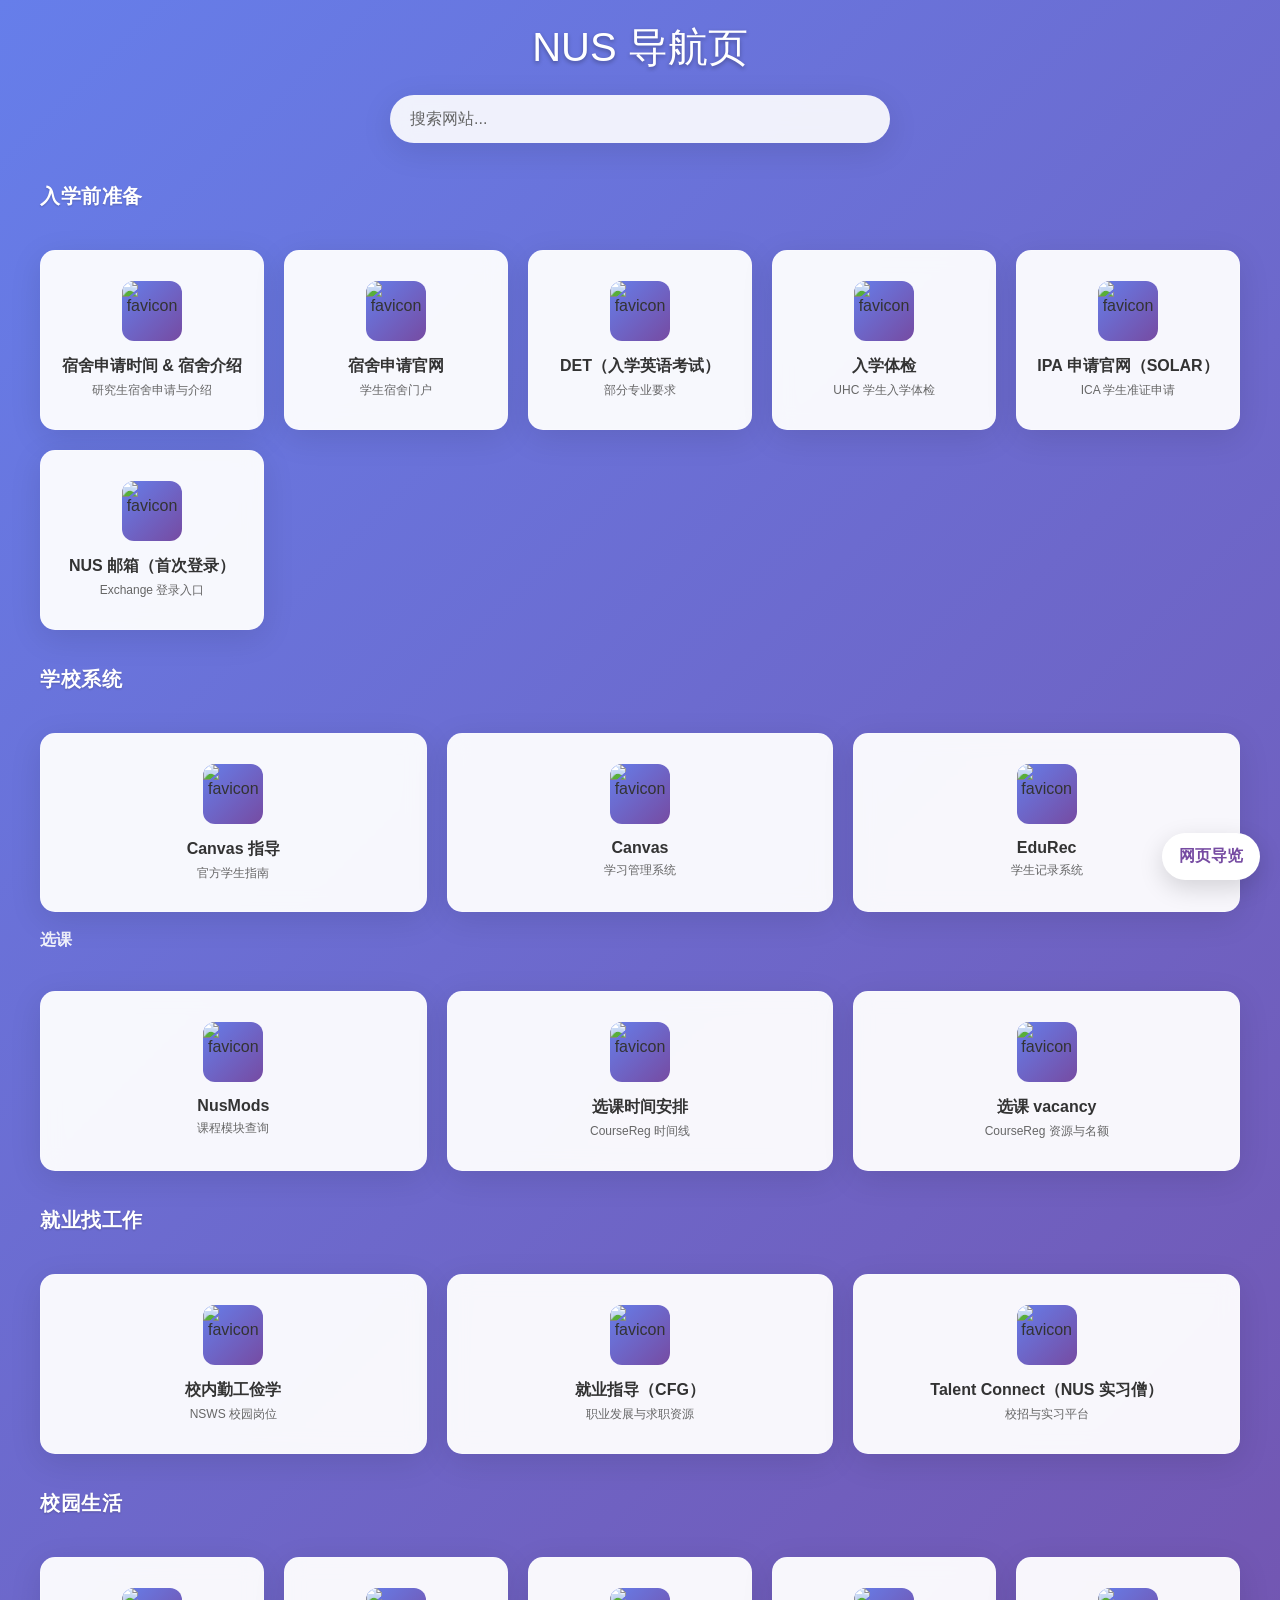
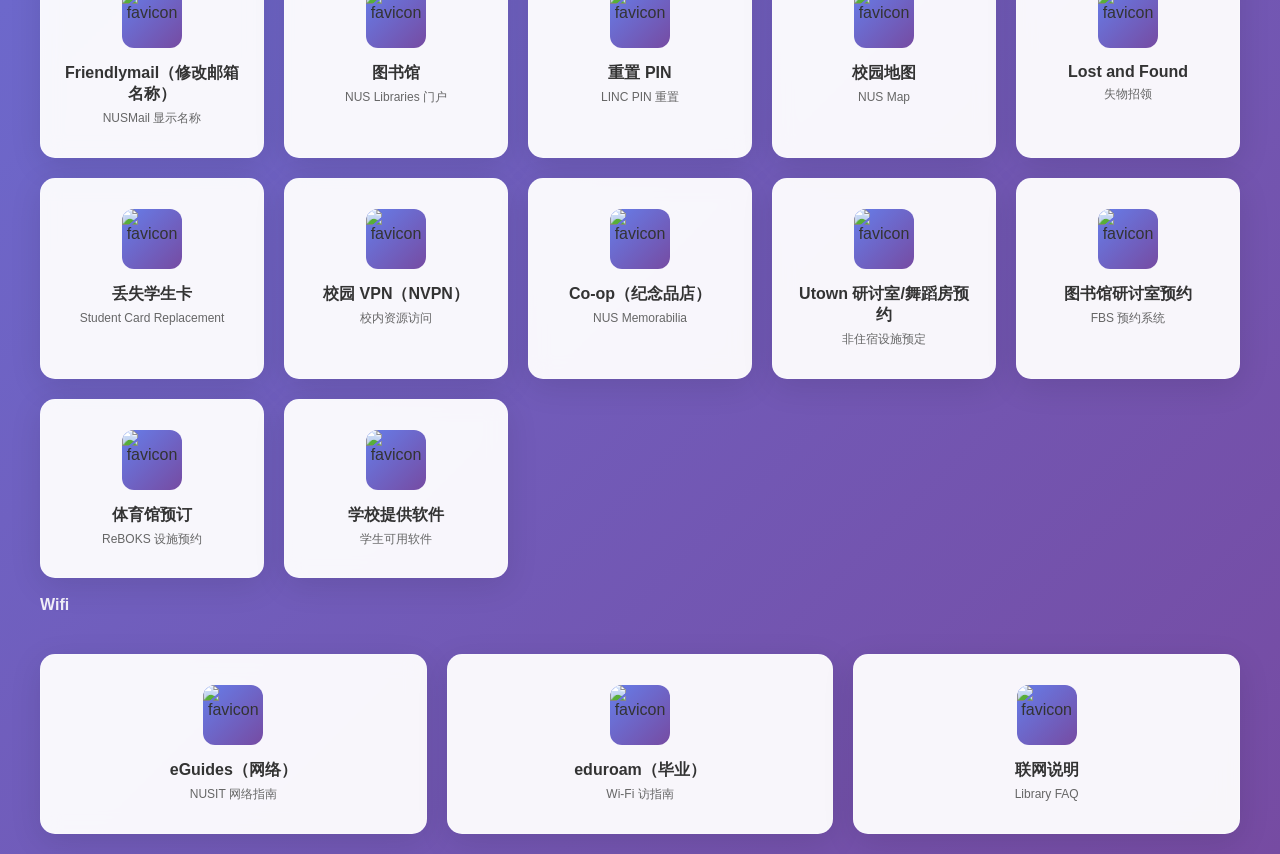
==== index.html @ f45ef73e "Initial commit: NUS navigation page" ====
<!DOCTYPE html>
<html lang="zh-CN">
<head>
    <meta charset="UTF-8">
    <meta name="viewport" content="width=device-width, initial-scale=1.0">
    <title>NUS 导航页</title>
    <style>
        * {
            margin: 0;
            padding: 0;
            box-sizing: border-box;
        }

        body {
            font-family: -apple-system, BlinkMacSystemFont, 'Segoe UI', Roboto, sans-serif;
            background: linear-gradient(135deg, #667eea 0%, #764ba2 100%);
            min-height: 100vh;
            padding: 20px;
        }

        .container {
            max-width: 1200px;
            margin: 0 auto;
        }

        .header {
            text-align: center;
            margin-bottom: 40px;
        }

        .title {
            color: white;
            font-size: 2.5rem;
            font-weight: 300;
            margin-bottom: 20px;
            text-shadow: 0 2px 4px rgba(0,0,0,0.3);
        }

        .search-container {
            position: relative;
            max-width: 500px;
            margin: 0 auto;
        }

        .search-box {
            width: 100%;
            padding: 15px 20px;
            font-size: 16px;
            border: none;
            border-radius: 25px;
            background: rgba(255, 255, 255, 0.9);
            backdrop-filter: blur(10px);
            box-shadow: 0 8px 32px rgba(0,0,0,0.1);
            transition: all 0.3s ease;
            outline: none;
        }

        .search-box:focus {
            background: rgba(255, 255, 255, 1);
            box-shadow: 0 12px 40px rgba(0,0,0,0.15);
            transform: translateY(-2px);
        }

        .search-box::placeholder {
            color: #666;
        }

        .nav-grid {
            display: grid;
            grid-template-columns: repeat(auto-fit, minmax(200px, 1fr));
            gap: 20px;
            margin-top: 40px;
        }

        .nav-item {
            background: rgba(255, 255, 255, 0.95);
            border-radius: 15px;
            padding: 30px 20px;
            text-align: center;
            text-decoration: none;
            color: #333;
            transition: all 0.3s ease;
            box-shadow: 0 8px 32px rgba(0,0,0,0.1);
            backdrop-filter: blur(10px);
            border: 1px solid rgba(255, 255, 255, 0.2);
        }

        .nav-item:hover {
            transform: translateY(-5px);
            box-shadow: 0 15px 40px rgba(0,0,0,0.2);
            background: rgba(255, 255, 255, 1);
        }

        .nav-icon {
            width: 60px;
            height: 60px;
            margin: 0 auto 15px;
            background: linear-gradient(135deg, #667eea, #764ba2);
            border-radius: 12px;
            display: flex;
            align-items: center;
            justify-content: center;
            overflow: hidden;
        }

        .nav-icon img {
            width: 100%;
            height: 100%;
            object-fit: cover;
            border-radius: 10px;
        }

        .nav-title {
            font-size: 16px;
            font-weight: 600;
            margin-bottom: 5px;
        }

        .nav-description {
            font-size: 12px;
            color: #666;
            line-height: 1.4;
        }

        .hidden {
            display: none;
        }

        @media (max-width: 768px) {
            .title {
                font-size: 2rem;
            }
            
            .nav-grid {
                grid-template-columns: repeat(auto-fit, minmax(150px, 1fr));
                gap: 15px;
            }
            
            .nav-item {
                padding: 20px 15px;
            }
            
            .nav-icon {
                width: 50px;
                height: 50px;
                font-size: 20px;
            }
        }

        .floating-guide {
            position: fixed;
            right: 20px;
            bottom: 20px;
            background: #ffffff;
            color: #764ba2;
            padding: 12px 16px;
            border-radius: 24px;
            text-decoration: none;
            box-shadow: 0 8px 24px rgba(0,0,0,0.15);
            border: 1px solid rgba(255, 255, 255, 0.6);
            font-weight: 600;
            transition: transform 0.2s ease, box-shadow 0.2s ease;
            z-index: 1000;
            backdrop-filter: blur(6px);
        }

        .floating-guide:hover {
            transform: translateY(-2px);
            box-shadow: 0 12px 32px rgba(0,0,0,0.2);
        }

        .section {
            margin-top: 36px;
        }

        .section-title {
            color: #ffffff;
            font-size: 20px;
            font-weight: 700;
            letter-spacing: 0.5px;
            text-shadow: 0 1px 2px rgba(0,0,0,0.2);
            margin-bottom: 14px;
        }

        .group-title {
            color: rgba(255,255,255,0.9);
            font-size: 16px;
            font-weight: 600;
            margin: 18px 0 10px;
        }
    </style>
</head>
<body>
    <div class="container">
        <div class="header">
            <h1 class="title">NUS 导航页</h1>
            <div class="search-container">
                <input type="text" class="search-box" placeholder="搜索网站..." id="searchBox">
            </div>
        </div>

        <div class="section" data-section>
            <h2 class="section-title">入学前准备</h2>
            <div class="nav-grid">
                <a href="https://osa.nus.edu.sg/accommodation/hostel-application/application-guide-graduate/" class="nav-item" data-name="宿舍申请时间 宿舍介绍">
                    <div class="nav-icon"><img alt="favicon"></div>
                    <div class="nav-title">宿舍申请时间 & 宿舍介绍</div>
                    <div class="nav-description">研究生宿舍申请与介绍</div>
                </a>

                <a href="https://uhms.nus.edu.sg/StudentPortal" class="nav-item" data-name="宿舍申请 申请官网">
                    <div class="nav-icon"><img alt="favicon"></div>
                    <div class="nav-title">宿舍申请官网</div>
                    <div class="nav-description">学生宿舍门户</div>
                </a>

                <a href="https://www.nus.edu.sg/registrar/academic-activities/registration/academic-related-matters/det" class="nav-item" data-name="DET 入学英语考试">
                    <div class="nav-icon"><img alt="favicon"></div>
                    <div class="nav-title">DET（入学英语考试）</div>
                    <div class="nav-description">部分专业要求</div>
                </a>

                <a href="https://www.nus.edu.sg/uhc/clinical-services/medical-examination/student-pre-admission-medical-examination" class="nav-item" data-name="体检 入学体检">
                    <div class="nav-icon"><img alt="favicon"></div>
                    <div class="nav-title">入学体检</div>
                    <div class="nav-description">UHC 学生入学体检</div>
                </a>

                <a href="https://eservices.ica.gov.sg/solar/index.xhtml" class="nav-item" data-name="IPA 申请官网 SOLAR">
                    <div class="nav-icon"><img alt="favicon"></div>
                    <div class="nav-title">IPA 申请官网（SOLAR）</div>
                    <div class="nav-description">ICA 学生准证申请</div>
                </a>

                <a href="https://exchange.nus.edu.sg/owa/auth/logon.aspx?url=https%3a%2f%2fexchange.nus.edu.sg%2fowa%2f&reason=0" class="nav-item" data-name="NUS 邮箱 第一次登录">
                    <div class="nav-icon"><img alt="favicon"></div>
                    <div class="nav-title">NUS 邮箱（首次登录）</div>
                    <div class="nav-description">Exchange 登录入口</div>
                </a>
            </div>
        </div>

        <div class="section" data-section>
            <h2 class="section-title">学校系统</h2>
            <div class="nav-grid">
                <a href="https://nus.atlassian.net/wiki/spaces/canvasstudent/overview" class="nav-item" data-name="Canvas 指导 文档">
                    <div class="nav-icon"><img alt="favicon"></div>
                    <div class="nav-title">Canvas 指导</div>
                    <div class="nav-description">官方学生指南</div>
                </a>

                <a href="https://www.nus.edu.sg/canvas/login/" class="nav-item" data-name="Canvas 登录 学习管理系统 LMS">
                    <div class="nav-icon"><img alt="favicon"></div>
                    <div class="nav-title">Canvas</div>
                    <div class="nav-description">学习管理系统</div>
                </a>

                <a href="https://myedurec.nus.edu.sg/psp/cs90prd/?cmd=login&languageCd=ENG&" class="nav-item" data-name="EduRec 学生记录 系统">
                    <div class="nav-icon"><img alt="favicon"></div>
                    <div class="nav-title">EduRec</div>
                    <div class="nav-description">学生记录系统</div>
                </a>
            </div>

            <div class="group-title">选课</div>
            <div class="nav-grid">
                <a href="https://nusmods.com/modules" class="nav-item" data-name="NusMods 模块 课程">
                    <div class="nav-icon"><img alt="favicon"></div>
                    <div class="nav-title">NusMods</div>
                    <div class="nav-description">课程模块查询</div>
                </a>

                <a href="https://nus.edu.sg/coursereg/schedule-and-timeline.html" class="nav-item" data-name="选课 时间 时间表">
                    <div class="nav-icon"><img alt="favicon"></div>
                    <div class="nav-title">选课时间安排</div>
                    <div class="nav-description">CourseReg 时间线</div>
                </a>

                <a href="https://nus.edu.sg/coursereg/resources.html" class="nav-item" data-name="选课 vacancy 资源">
                    <div class="nav-icon"><img alt="favicon"></div>
                    <div class="nav-title">选课 vacancy</div>
                    <div class="nav-description">CourseReg 资源与名额</div>
                </a>
            </div>
        </div>

        <div class="section" data-section>
            <h2 class="section-title">就业找工作</h2>
            <div class="nav-grid">
                <a href="https://inetapps.nus.edu.sg/nsws/app/login" class="nav-item" data-name="校内 勤工俭学 兼职">
                    <div class="nav-icon"><img alt="favicon"></div>
                    <div class="nav-title">校内勤工俭学</div>
                    <div class="nav-description">NSWS 校园岗位</div>
                </a>

                <a href="https://nus.edu.sg/cfg/" class="nav-item" data-name="就业 指导 Career CFG">
                    <div class="nav-icon"><img alt="favicon"></div>
                    <div class="nav-title">就业指导（CFG）</div>
                    <div class="nav-description">职业发展与求职资源</div>
                </a>

                <a href="https://nus-csm.symplicity.com/students/?uri=%2Fstudents%2Fapp%2Fjobs%2Fdiscover&signin_tab=0" class="nav-item" data-name="Talent connect 实习 NUS 实习僧 Symplicity">
                    <div class="nav-icon"><img alt="favicon"></div>
                    <div class="nav-title">Talent Connect（NUS 实习僧）</div>
                    <div class="nav-description">校招与实习平台</div>
                </a>
            </div>
        </div>

        <div class="section" data-section>
            <h2 class="section-title">校园生活</h2>
            <div class="nav-grid">
                <a href="https://nusit.nus.edu.sg/services/collaboration-and-productivity/nusmail/friendlymail/" class="nav-item" data-name="Friendlymail 邮箱 别名 昵称 显示名称">
                    <div class="nav-icon"><img alt="favicon"></div>
                    <div class="nav-title">Friendlymail（修改邮箱名称）</div>
                    <div class="nav-description">NUSMail 显示名称</div>
                </a>

                <a href="https://nus.edu.sg/nuslibraries" class="nav-item" data-name="图书馆 Library 资源 馆藏">
                    <div class="nav-icon"><img alt="favicon"></div>
                    <div class="nav-title">图书馆</div>
                    <div class="nav-description">NUS Libraries 门户</div>
                </a>

                <a href="https://linc.nus.edu.sg/pinreset~S16" class="nav-item" data-name="重置 pin 密码 卡">
                    <div class="nav-icon"><img alt="favicon"></div>
                    <div class="nav-title">重置 PIN</div>
                    <div class="nav-description">LINC PIN 重置</div>
                </a>

                <a href="https://map.nus.edu.sg/" class="nav-item" data-name="地图 map 校园 导航 位置">
                    <div class="nav-icon"><img alt="favicon"></div>
                    <div class="nav-title">校园地图</div>
                    <div class="nav-description">NUS Map</div>
                </a>

                <a href="https://osa.nus.edu.sg/services-support/administrative-services/lost-and-found/" class="nav-item" data-name="Lost and Found 失物招领">
                    <div class="nav-icon"><img alt="favicon"></div>
                    <div class="nav-title">Lost and Found</div>
                    <div class="nav-description">失物招领</div>
                </a>

                <a href="https://osa.nus.edu.sg/services-support/administrative-services/student-card-replacement/" class="nav-item" data-name="学生卡 丢失 补办 Replacement">
                    <div class="nav-icon"><img alt="favicon"></div>
                    <div class="nav-title">丢失学生卡</div>
                    <div class="nav-description">Student Card Replacement</div>
                </a>

                <a href="https://nusit.nus.edu.sg/services/wifi_internet/nvpn/" class="nav-item" data-name="vpn 学校 内网 连接 访问">
                    <div class="nav-icon"><img alt="favicon"></div>
                    <div class="nav-title">校园 VPN（NVPN）</div>
                    <div class="nav-description">校内资源访问</div>
                </a>

                <a href="https://www.nuscoop.sg/nus-memorabilia/nus-apparel/nus-jackets" class="nav-item" data-name="coop 纪念品 服饰 校园 商店 书店">
                    <div class="nav-icon"><img alt="favicon"></div>
                    <div class="nav-title">Co-op（纪念品店）</div>
                    <div class="nav-description">NUS Memorabilia</div>
                </a>

                <a href="https://uci.nus.edu.sg/campus-life/campus-services/utown/facilities-booking-utown-non-residential-facilities/" class="nav-item" data-name="Utown 研讨室 舞蹈房 预约 预定 Facilities Booking">
                    <div class="nav-icon"><img alt="favicon"></div>
                    <div class="nav-title">Utown 研讨室/舞蹈房预约</div>
                    <div class="nav-description">非住宿设施预定</div>
                </a>

                <a href="https://aces.nus.edu.sg/fbs/" class="nav-item" data-name="图书馆 研讨室 预约 预定 FBS">
                    <div class="nav-icon"><img alt="favicon"></div>
                    <div class="nav-title">图书馆研讨室预约</div>
                    <div class="nav-description">FBS 预约系统</div>
                </a>

                <a href="https://reboks.nus.edu.sg/nus_public_web/public/facilities" class="nav-item" data-name="体育馆 体育 设施 预约 预定 ReBOKS">
                    <div class="nav-icon"><img alt="favicon"></div>
                    <div class="nav-title">体育馆预订</div>
                    <div class="nav-description">ReBOKS 设施预约</div>
                </a>

                <a href="https://nusit.nus.edu.sg/services/software_and_os/software/software-for-student/" class="nav-item" data-name="软件 软件许可 学生 软件资源 下载">
                    <div class="nav-icon"><img alt="favicon"></div>
                    <div class="nav-title">学校提供软件</div>
                    <div class="nav-description">学生可用软件</div>
                </a>
            </div>

            <div class="group-title">Wifi</div>
            <div class="nav-grid">
                <a href="https://nusit.nus.edu.sg/eguides/" class="nav-item" data-name="eGuides 网络 指南 教程 Wifi">
                    <div class="nav-icon"><img alt="favicon"></div>
                    <div class="nav-title">eGuides（网络）</div>
                    <div class="nav-description">NUSIT 网络指南</div>
                </a>

                <a href="https://nusit.nus.edu.sg/services/wifi_internet/eduroam/" class="nav-item" data-name="eduroam 毕业 校友 Wifi 访问">
                    <div class="nav-icon"><img alt="favicon"></div>
                    <div class="nav-title">eduroam（毕业）</div>
                    <div class="nav-description">Wi-Fi 访指南</div>
                </a>

                <a href="https://libfaq.nus.edu.sg/faq?gid=71&qid=71366" class="nav-item" data-name="联网 说明 Library FAQ Wifi 连接">
                    <div class="nav-icon"><img alt="favicon"></div>
                    <div class="nav-title">联网说明</div>
                    <div class="nav-description">Library FAQ</div>
                </a>
            </div>
        </div>
    </div>

    <a class="floating-guide" href="https://mp.weixin.qq.com/s/q4GOlc3krcHm4wltc1f1_A" target="_blank" rel="noopener noreferrer">网页导览</a>

    <script>
        // 搜索功能
        const searchBox = document.getElementById('searchBox');
        const navItems = document.querySelectorAll('.nav-item');
        const sections = Array.from(document.querySelectorAll('[data-section]'));

        searchBox.addEventListener('input', function() {
            const searchTerm = this.value.toLowerCase();
            
            navItems.forEach(item => {
                const itemName = item.getAttribute('data-name').toLowerCase();
                const itemTitle = item.querySelector('.nav-title').textContent.toLowerCase();
                const itemDescription = item.querySelector('.nav-description').textContent.toLowerCase();
                
                if (itemName.includes(searchTerm) || 
                    itemTitle.includes(searchTerm) || 
                    itemDescription.includes(searchTerm)) {
                    item.classList.remove('hidden');
                } else {
                    item.classList.add('hidden');
                }
            });

            // 隐藏没有可见子项的分组
            sections.forEach(section => {
                const visible = Array.from(section.querySelectorAll('.nav-item'))
                    .some(i => !i.classList.contains('hidden'));
                section.classList.toggle('hidden', !visible && searchTerm.length > 0);
            });
        });

        // 添加点击动画效果
        navItems.forEach(item => {
            item.addEventListener('click', function(e) {
                // 创建点击波纹效果
                const ripple = document.createElement('div');
                ripple.style.position = 'absolute';
                ripple.style.borderRadius = '50%';
                ripple.style.background = 'rgba(255, 255, 255, 0.6)';
                ripple.style.transform = 'scale(0)';
                ripple.style.animation = 'ripple 0.6s linear';
                ripple.style.left = '50%';
                ripple.style.top = '50%';
                ripple.style.width = '20px';
                ripple.style.height = '20px';
                ripple.style.marginLeft = '-10px';
                ripple.style.marginTop = '-10px';
                
                this.style.position = 'relative';
                this.appendChild(ripple);
                
                setTimeout(() => {
                    ripple.remove();
                }, 600);
            });
        });

        // 添加CSS动画
        const style = document.createElement('style');
        style.textContent = `
            @keyframes ripple {
                to {
                    transform: scale(4);
                    opacity: 0;
                }
            }
        `;
        document.head.appendChild(style);

        // 为每个链接加载对应站点的 favicon
        (function setFavicons() {
            document.querySelectorAll('.nav-item').forEach(function(item) {
                try {
                    const url = new URL(item.href);
                    const iconContainer = item.querySelector('.nav-icon');
                    let img = iconContainer.querySelector('img');
                    if (!img) {
                        img = document.createElement('img');
                        img.alt = url.hostname + ' favicon';
                        iconContainer.innerHTML = '';
                        iconContainer.appendChild(img);
                    }
                    const faviconUrl = 'https://www.google.com/s2/favicons?domain=' + encodeURIComponent(url.hostname) + '&sz=128';
                    img.src = faviconUrl;
                } catch (e) {
                    // ignore invalid URLs
                }
            });
        })();
    </script>
</body>
</html>
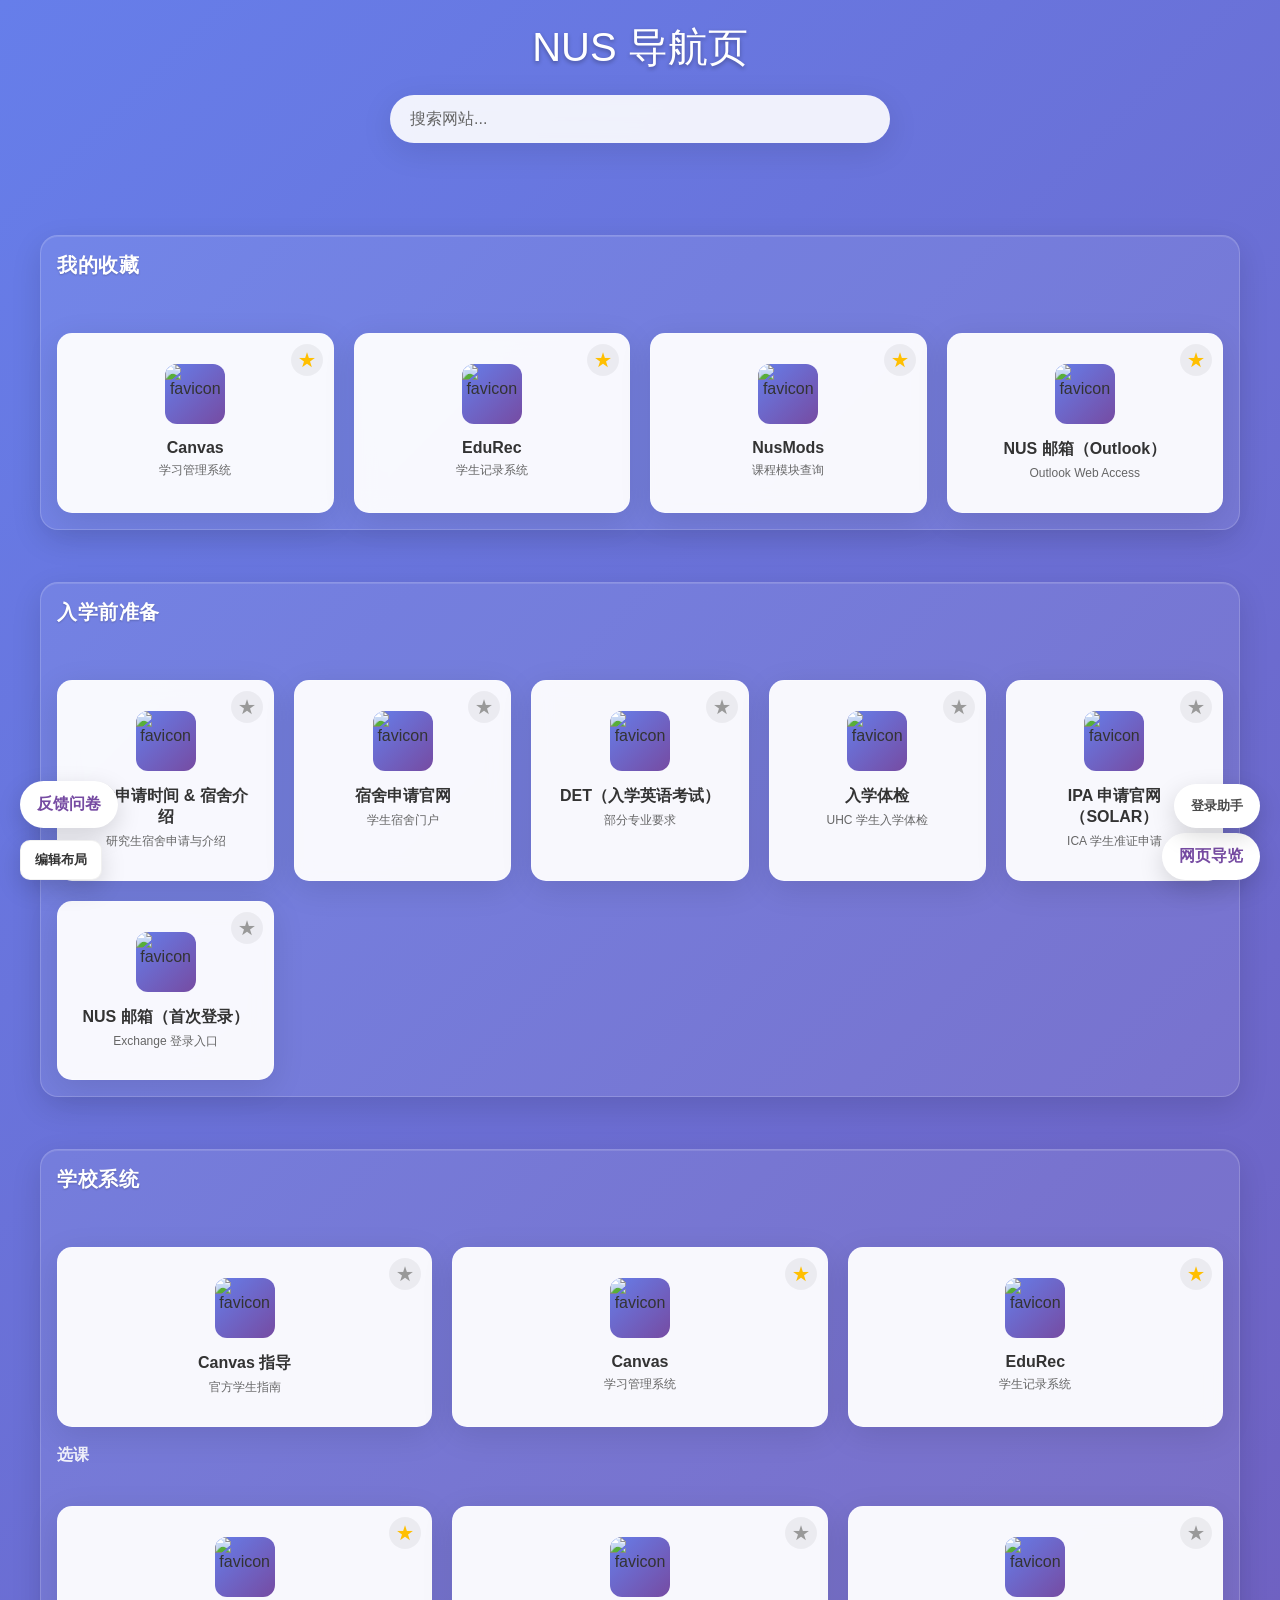
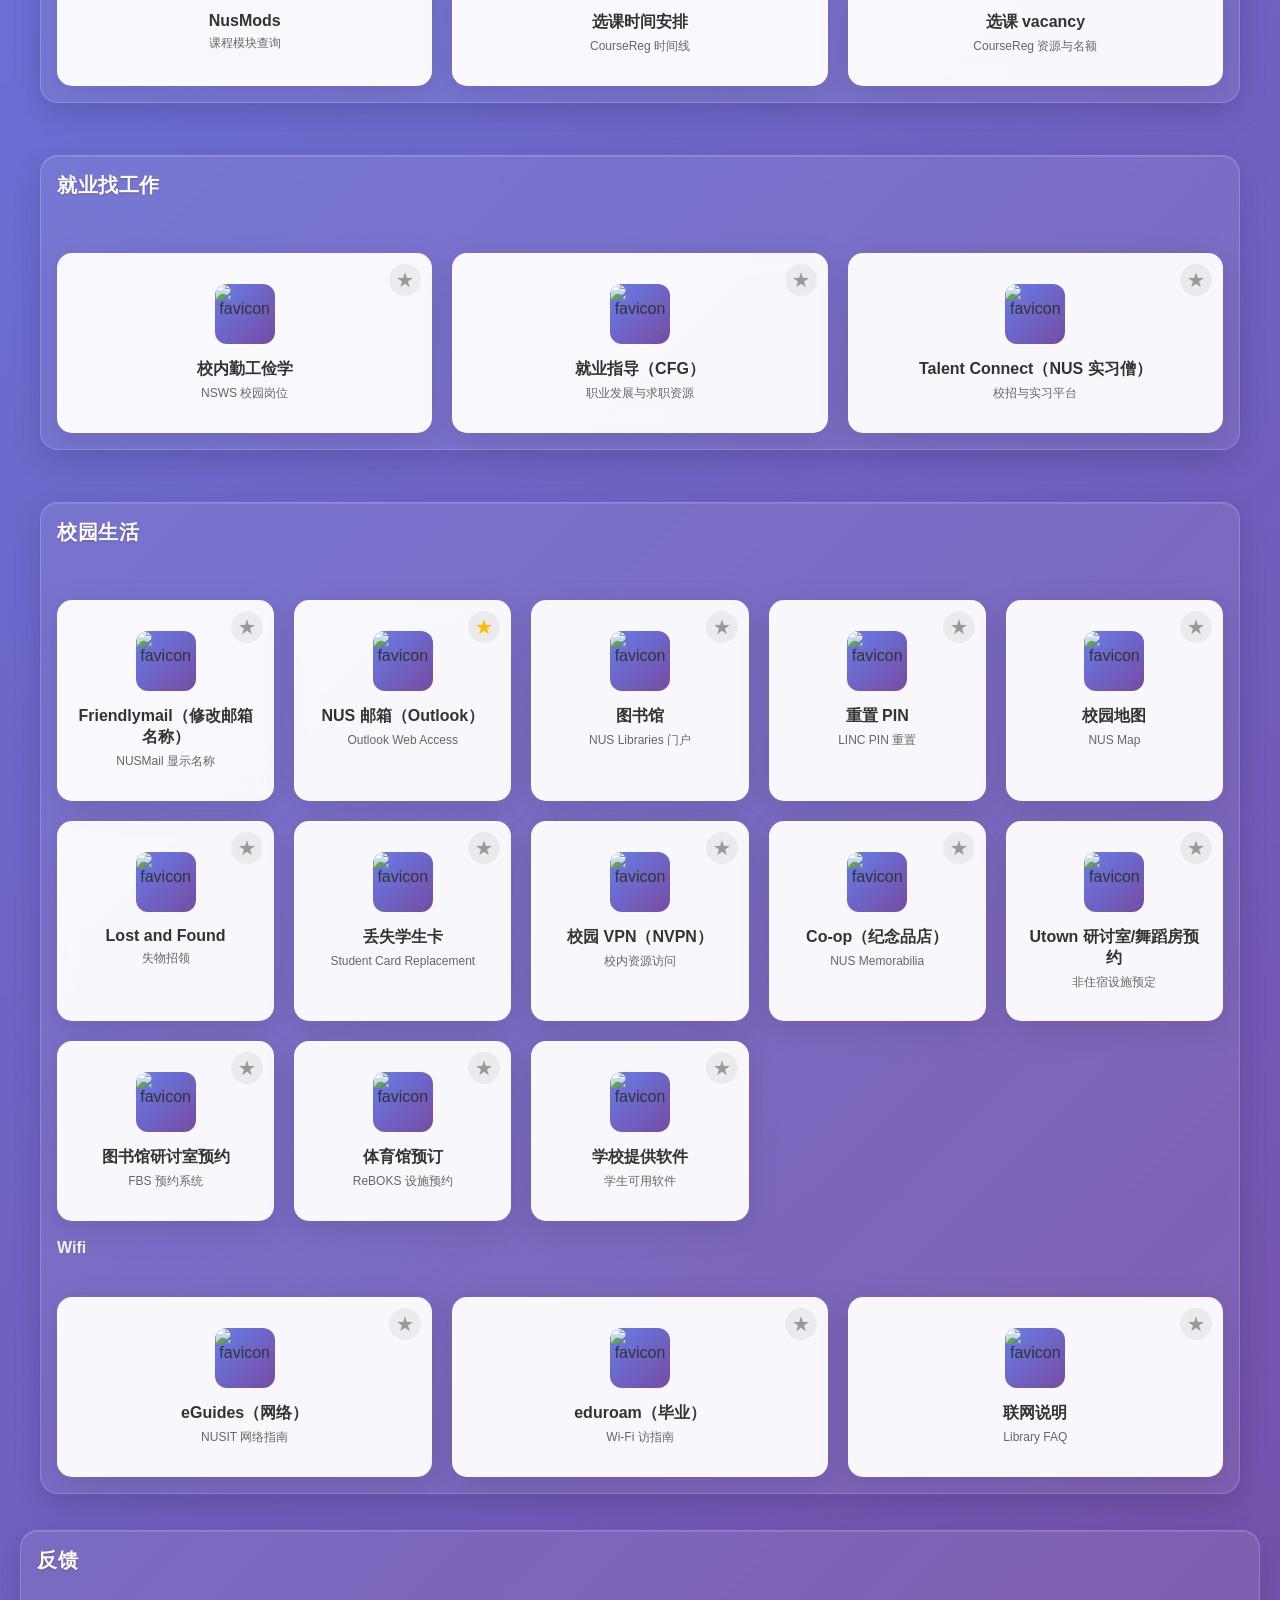
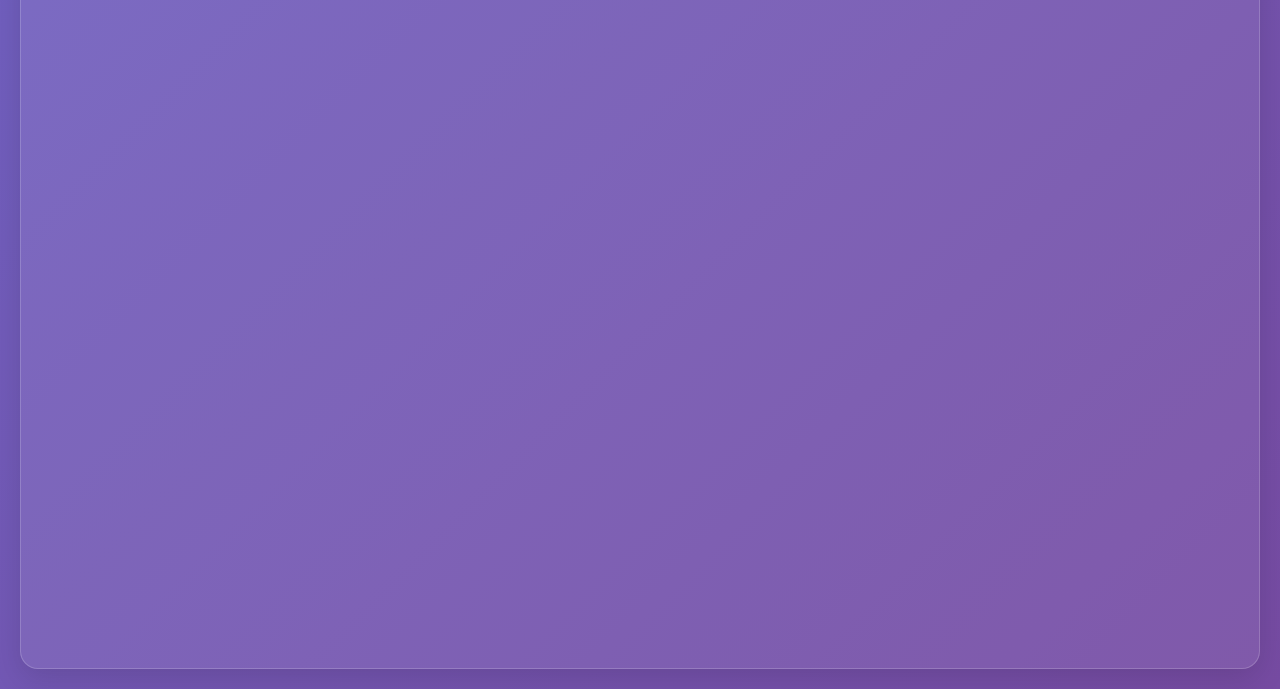
==== commit a145abea: "Add files via upload" ====
--- a/index.html
+++ b/index.html
@@ -4,194 +4,10 @@
     <meta charset="UTF-8">
     <meta name="viewport" content="width=device-width, initial-scale=1.0">
     <title>NUS 导航页</title>
-    <style>
-        * {
-            margin: 0;
-            padding: 0;
-            box-sizing: border-box;
-        }
-
-        body {
-            font-family: -apple-system, BlinkMacSystemFont, 'Segoe UI', Roboto, sans-serif;
-            background: linear-gradient(135deg, #667eea 0%, #764ba2 100%);
-            min-height: 100vh;
-            padding: 20px;
-        }
-
-        .container {
-            max-width: 1200px;
-            margin: 0 auto;
-        }
-
-        .header {
-            text-align: center;
-            margin-bottom: 40px;
-        }
-
-        .title {
-            color: white;
-            font-size: 2.5rem;
-            font-weight: 300;
-            margin-bottom: 20px;
-            text-shadow: 0 2px 4px rgba(0,0,0,0.3);
-        }
-
-        .search-container {
-            position: relative;
-            max-width: 500px;
-            margin: 0 auto;
-        }
-
-        .search-box {
-            width: 100%;
-            padding: 15px 20px;
-            font-size: 16px;
-            border: none;
-            border-radius: 25px;
-            background: rgba(255, 255, 255, 0.9);
-            backdrop-filter: blur(10px);
-            box-shadow: 0 8px 32px rgba(0,0,0,0.1);
-            transition: all 0.3s ease;
-            outline: none;
-        }
-
-        .search-box:focus {
-            background: rgba(255, 255, 255, 1);
-            box-shadow: 0 12px 40px rgba(0,0,0,0.15);
-            transform: translateY(-2px);
-        }
-
-        .search-box::placeholder {
-            color: #666;
-        }
-
-        .nav-grid {
-            display: grid;
-            grid-template-columns: repeat(auto-fit, minmax(200px, 1fr));
-            gap: 20px;
-            margin-top: 40px;
-        }
-
-        .nav-item {
-            background: rgba(255, 255, 255, 0.95);
-            border-radius: 15px;
-            padding: 30px 20px;
-            text-align: center;
-            text-decoration: none;
-            color: #333;
-            transition: all 0.3s ease;
-            box-shadow: 0 8px 32px rgba(0,0,0,0.1);
-            backdrop-filter: blur(10px);
-            border: 1px solid rgba(255, 255, 255, 0.2);
-        }
-
-        .nav-item:hover {
-            transform: translateY(-5px);
-            box-shadow: 0 15px 40px rgba(0,0,0,0.2);
-            background: rgba(255, 255, 255, 1);
-        }
-
-        .nav-icon {
-            width: 60px;
-            height: 60px;
-            margin: 0 auto 15px;
-            background: linear-gradient(135deg, #667eea, #764ba2);
-            border-radius: 12px;
-            display: flex;
-            align-items: center;
-            justify-content: center;
-            overflow: hidden;
-        }
-
-        .nav-icon img {
-            width: 100%;
-            height: 100%;
-            object-fit: cover;
-            border-radius: 10px;
-        }
-
-        .nav-title {
-            font-size: 16px;
-            font-weight: 600;
-            margin-bottom: 5px;
-        }
-
-        .nav-description {
-            font-size: 12px;
-            color: #666;
-            line-height: 1.4;
-        }
-
-        .hidden {
-            display: none;
-        }
-
-        @media (max-width: 768px) {
-            .title {
-                font-size: 2rem;
-            }
-            
-            .nav-grid {
-                grid-template-columns: repeat(auto-fit, minmax(150px, 1fr));
-                gap: 15px;
-            }
-            
-            .nav-item {
-                padding: 20px 15px;
-            }
-            
-            .nav-icon {
-                width: 50px;
-                height: 50px;
-                font-size: 20px;
-            }
-        }
-
-        .floating-guide {
-            position: fixed;
-            right: 20px;
-            bottom: 20px;
-            background: #ffffff;
-            color: #764ba2;
-            padding: 12px 16px;
-            border-radius: 24px;
-            text-decoration: none;
-            box-shadow: 0 8px 24px rgba(0,0,0,0.15);
-            border: 1px solid rgba(255, 255, 255, 0.6);
-            font-weight: 600;
-            transition: transform 0.2s ease, box-shadow 0.2s ease;
-            z-index: 1000;
-            backdrop-filter: blur(6px);
-        }
-
-        .floating-guide:hover {
-            transform: translateY(-2px);
-            box-shadow: 0 12px 32px rgba(0,0,0,0.2);
-        }
-
-        .section {
-            margin-top: 36px;
-        }
-
-        .section-title {
-            color: #ffffff;
-            font-size: 20px;
-            font-weight: 700;
-            letter-spacing: 0.5px;
-            text-shadow: 0 1px 2px rgba(0,0,0,0.2);
-            margin-bottom: 14px;
-        }
-
-        .group-title {
-            color: rgba(255,255,255,0.9);
-            font-size: 16px;
-            font-weight: 600;
-            margin: 18px 0 10px;
-        }
-    </style>
+    <link rel="stylesheet" href="styles.css">
 </head>
 <body>
-    <div class="container">
+    <div class="container sections-container" id="sectionsContainer">
         <div class="header">
             <h1 class="title">NUS 导航页</h1>
             <div class="search-container">
@@ -199,66 +15,99 @@
             </div>
         </div>
 
-        <div class="section" data-section>
-            <h2 class="section-title">入学前准备</h2>
+        <div class="section favorites-section" data-section id="favoritesSection" data-section-id="favorites">
+            <div class="section-header">
+                <h2 class="section-title">我的收藏</h2>
+                <div class="section-controls">
+                    <label style="color:#fff; font-size:12px;">列数</label>
+                    <input class="cols-input" type="number" min="1" max="6" value="4" data-cols-input>
+                </div>
+            </div>
+            <div class="nav-grid" id="favoritesGrid"></div>
+            <div class="favorites-empty" id="favoritesEmpty" style="display:none;">收藏一些常用网站，会显示在这里</div>
+        </div>
+
+        <div class="section" data-section data-section-id="prep">
+            <div class="section-header">
+                <h2 class="section-title">入学前准备</h2>
+                <div class="section-controls">
+                    <label style="color:#fff; font-size:12px;">列数</label>
+                    <input class="cols-input" type="number" min="1" max="6" value="4" data-cols-input>
+                </div>
+            </div>
             <div class="nav-grid">
                 <a href="https://osa.nus.edu.sg/accommodation/hostel-application/application-guide-graduate/" class="nav-item" data-name="宿舍申请时间 宿舍介绍">
                     <div class="nav-icon"><img alt="favicon"></div>
                     <div class="nav-title">宿舍申请时间 & 宿舍介绍</div>
                     <div class="nav-description">研究生宿舍申请与介绍</div>
+                    <button type="button" class="fav-btn" aria-label="收藏"><span class="fav-icon">★</span></button>
                 </a>
 
                 <a href="https://uhms.nus.edu.sg/StudentPortal" class="nav-item" data-name="宿舍申请 申请官网">
                     <div class="nav-icon"><img alt="favicon"></div>
                     <div class="nav-title">宿舍申请官网</div>
                     <div class="nav-description">学生宿舍门户</div>
+                    <button type="button" class="fav-btn" aria-label="收藏"><span class="fav-icon">★</span></button>
                 </a>
 
                 <a href="https://www.nus.edu.sg/registrar/academic-activities/registration/academic-related-matters/det" class="nav-item" data-name="DET 入学英语考试">
                     <div class="nav-icon"><img alt="favicon"></div>
                     <div class="nav-title">DET（入学英语考试）</div>
                     <div class="nav-description">部分专业要求</div>
+                    <button type="button" class="fav-btn" aria-label="收藏"><span class="fav-icon">★</span></button>
                 </a>
 
                 <a href="https://www.nus.edu.sg/uhc/clinical-services/medical-examination/student-pre-admission-medical-examination" class="nav-item" data-name="体检 入学体检">
                     <div class="nav-icon"><img alt="favicon"></div>
                     <div class="nav-title">入学体检</div>
                     <div class="nav-description">UHC 学生入学体检</div>
+                    <button type="button" class="fav-btn" aria-label="收藏"><span class="fav-icon">★</span></button>
                 </a>
 
                 <a href="https://eservices.ica.gov.sg/solar/index.xhtml" class="nav-item" data-name="IPA 申请官网 SOLAR">
                     <div class="nav-icon"><img alt="favicon"></div>
                     <div class="nav-title">IPA 申请官网（SOLAR）</div>
                     <div class="nav-description">ICA 学生准证申请</div>
+                    <button type="button" class="fav-btn" aria-label="收藏"><span class="fav-icon">★</span></button>
                 </a>
 
                 <a href="https://exchange.nus.edu.sg/owa/auth/logon.aspx?url=https%3a%2f%2fexchange.nus.edu.sg%2fowa%2f&reason=0" class="nav-item" data-name="NUS 邮箱 第一次登录">
                     <div class="nav-icon"><img alt="favicon"></div>
                     <div class="nav-title">NUS 邮箱（首次登录）</div>
                     <div class="nav-description">Exchange 登录入口</div>
-                </a>
-            </div>
-        </div>
-
-        <div class="section" data-section>
-            <h2 class="section-title">学校系统</h2>
+                    <button type="button" class="fav-btn" aria-label="收藏"><span class="fav-icon">★</span></button>
+                </a>
+            </div>
+        </div>
+
+        <div class="section" data-section data-section-id="systems">
+            <div class="section-header">
+                <h2 class="section-title">学校系统</h2>
+                <div class="section-controls">
+                    <label style="color:#fff; font-size:12px;">列数</label>
+                    <input class="cols-input" type="number" min="1" max="6" value="4" data-cols-input>
+                </div>
+            </div>
             <div class="nav-grid">
                 <a href="https://nus.atlassian.net/wiki/spaces/canvasstudent/overview" class="nav-item" data-name="Canvas 指导 文档">
                     <div class="nav-icon"><img alt="favicon"></div>
                     <div class="nav-title">Canvas 指导</div>
                     <div class="nav-description">官方学生指南</div>
+                    <button type="button" class="fav-btn" aria-label="收藏"><span class="fav-icon">★</span></button>
                 </a>
 
                 <a href="https://www.nus.edu.sg/canvas/login/" class="nav-item" data-name="Canvas 登录 学习管理系统 LMS">
                     <div class="nav-icon"><img alt="favicon"></div>
-                    <div class="nav-title">Canvas</div>
-                    <div class="nav-description">学习管理系统</div>
-                </a>
+                <div class="nav-title">Canvas</div>
+                <div class="nav-description">学习管理系统</div>
+                    <button type="button" class="fav-btn" aria-label="收藏"><span class="fav-icon">★</span></button>
+            </a>
 
                 <a href="https://myedurec.nus.edu.sg/psp/cs90prd/?cmd=login&languageCd=ENG&" class="nav-item" data-name="EduRec 学生记录 系统">
                     <div class="nav-icon"><img alt="favicon"></div>
-                    <div class="nav-title">EduRec</div>
-                    <div class="nav-description">学生记录系统</div>
+                <div class="nav-title">EduRec</div>
+                <div class="nav-description">学生记录系统</div>
+                    <button type="button" class="fav-btn" aria-label="收藏"><span class="fav-icon">★</span></button>
                 </a>
             </div>
 
@@ -268,118 +117,155 @@
                     <div class="nav-icon"><img alt="favicon"></div>
                     <div class="nav-title">NusMods</div>
                     <div class="nav-description">课程模块查询</div>
+                    <button type="button" class="fav-btn" aria-label="收藏"><span class="fav-icon">★</span></button>
                 </a>
 
                 <a href="https://nus.edu.sg/coursereg/schedule-and-timeline.html" class="nav-item" data-name="选课 时间 时间表">
                     <div class="nav-icon"><img alt="favicon"></div>
                     <div class="nav-title">选课时间安排</div>
                     <div class="nav-description">CourseReg 时间线</div>
+                    <button type="button" class="fav-btn" aria-label="收藏"><span class="fav-icon">★</span></button>
                 </a>
 
                 <a href="https://nus.edu.sg/coursereg/resources.html" class="nav-item" data-name="选课 vacancy 资源">
                     <div class="nav-icon"><img alt="favicon"></div>
                     <div class="nav-title">选课 vacancy</div>
                     <div class="nav-description">CourseReg 资源与名额</div>
-                </a>
-            </div>
-        </div>
-
-        <div class="section" data-section>
-            <h2 class="section-title">就业找工作</h2>
+                    <button type="button" class="fav-btn" aria-label="收藏"><span class="fav-icon">★</span></button>
+                </a>
+            </div>
+        </div>
+
+        <div class="section" data-section data-section-id="career">
+            <div class="section-header">
+                <h2 class="section-title">就业找工作</h2>
+                <div class="section-controls">
+                    <label style="color:#fff; font-size:12px;">列数</label>
+                    <input class="cols-input" type="number" min="1" max="6" value="4" data-cols-input>
+                </div>
+            </div>
             <div class="nav-grid">
                 <a href="https://inetapps.nus.edu.sg/nsws/app/login" class="nav-item" data-name="校内 勤工俭学 兼职">
                     <div class="nav-icon"><img alt="favicon"></div>
                     <div class="nav-title">校内勤工俭学</div>
                     <div class="nav-description">NSWS 校园岗位</div>
+                    <button type="button" class="fav-btn" aria-label="收藏"><span class="fav-icon">★</span></button>
                 </a>
 
                 <a href="https://nus.edu.sg/cfg/" class="nav-item" data-name="就业 指导 Career CFG">
                     <div class="nav-icon"><img alt="favicon"></div>
                     <div class="nav-title">就业指导（CFG）</div>
                     <div class="nav-description">职业发展与求职资源</div>
+                    <button type="button" class="fav-btn" aria-label="收藏"><span class="fav-icon">★</span></button>
                 </a>
 
                 <a href="https://nus-csm.symplicity.com/students/?uri=%2Fstudents%2Fapp%2Fjobs%2Fdiscover&signin_tab=0" class="nav-item" data-name="Talent connect 实习 NUS 实习僧 Symplicity">
                     <div class="nav-icon"><img alt="favicon"></div>
                     <div class="nav-title">Talent Connect（NUS 实习僧）</div>
                     <div class="nav-description">校招与实习平台</div>
-                </a>
-            </div>
-        </div>
-
-        <div class="section" data-section>
-            <h2 class="section-title">校园生活</h2>
+                    <button type="button" class="fav-btn" aria-label="收藏"><span class="fav-icon">★</span></button>
+                </a>
+            </div>
+        </div>
+
+        <div class="section" data-section data-section-id="life">
+            <div class="section-header">
+                <h2 class="section-title">校园生活</h2>
+                <div class="section-controls">
+                    <label style="color:#fff; font-size:12px;">列数</label>
+                    <input class="cols-input" type="number" min="1" max="6" value="4" data-cols-input>
+                </div>
+            </div>
             <div class="nav-grid">
                 <a href="https://nusit.nus.edu.sg/services/collaboration-and-productivity/nusmail/friendlymail/" class="nav-item" data-name="Friendlymail 邮箱 别名 昵称 显示名称">
                     <div class="nav-icon"><img alt="favicon"></div>
                     <div class="nav-title">Friendlymail（修改邮箱名称）</div>
                     <div class="nav-description">NUSMail 显示名称</div>
+                    <button type="button" class="fav-btn" aria-label="收藏"><span class="fav-icon">★</span></button>
+                </a>
+
+                <a href="https://outlook.office.com/mail/inbox/id/AAQkAGQwMDM4NTM1LTcwYmEtNDFiNC1hZGE2LWVlNTZhZDA4ZDNmYwAQADieis8SzE0ysxpCNEJHg7g%3D?hl=zh_CN" class="nav-item" data-name="Outlook 邮箱 NUS 邮箱 OWA">
+                    <div class="nav-icon"><img alt="favicon"></div>
+                    <div class="nav-title">NUS 邮箱（Outlook）</div>
+                    <div class="nav-description">Outlook Web Access</div>
+                    <button type="button" class="fav-btn" aria-label="收藏"><span class="fav-icon">★</span></button>
                 </a>
 
                 <a href="https://nus.edu.sg/nuslibraries" class="nav-item" data-name="图书馆 Library 资源 馆藏">
                     <div class="nav-icon"><img alt="favicon"></div>
                     <div class="nav-title">图书馆</div>
                     <div class="nav-description">NUS Libraries 门户</div>
+                    <button type="button" class="fav-btn" aria-label="收藏"><span class="fav-icon">★</span></button>
                 </a>
 
                 <a href="https://linc.nus.edu.sg/pinreset~S16" class="nav-item" data-name="重置 pin 密码 卡">
                     <div class="nav-icon"><img alt="favicon"></div>
                     <div class="nav-title">重置 PIN</div>
                     <div class="nav-description">LINC PIN 重置</div>
+                    <button type="button" class="fav-btn" aria-label="收藏"><span class="fav-icon">★</span></button>
                 </a>
 
                 <a href="https://map.nus.edu.sg/" class="nav-item" data-name="地图 map 校园 导航 位置">
                     <div class="nav-icon"><img alt="favicon"></div>
                     <div class="nav-title">校园地图</div>
                     <div class="nav-description">NUS Map</div>
+                    <button type="button" class="fav-btn" aria-label="收藏"><span class="fav-icon">★</span></button>
                 </a>
 
                 <a href="https://osa.nus.edu.sg/services-support/administrative-services/lost-and-found/" class="nav-item" data-name="Lost and Found 失物招领">
                     <div class="nav-icon"><img alt="favicon"></div>
                     <div class="nav-title">Lost and Found</div>
                     <div class="nav-description">失物招领</div>
+                    <button type="button" class="fav-btn" aria-label="收藏"><span class="fav-icon">★</span></button>
                 </a>
 
                 <a href="https://osa.nus.edu.sg/services-support/administrative-services/student-card-replacement/" class="nav-item" data-name="学生卡 丢失 补办 Replacement">
                     <div class="nav-icon"><img alt="favicon"></div>
                     <div class="nav-title">丢失学生卡</div>
                     <div class="nav-description">Student Card Replacement</div>
+                    <button type="button" class="fav-btn" aria-label="收藏"><span class="fav-icon">★</span></button>
                 </a>
 
                 <a href="https://nusit.nus.edu.sg/services/wifi_internet/nvpn/" class="nav-item" data-name="vpn 学校 内网 连接 访问">
                     <div class="nav-icon"><img alt="favicon"></div>
                     <div class="nav-title">校园 VPN（NVPN）</div>
                     <div class="nav-description">校内资源访问</div>
+                    <button type="button" class="fav-btn" aria-label="收藏"><span class="fav-icon">★</span></button>
                 </a>
 
                 <a href="https://www.nuscoop.sg/nus-memorabilia/nus-apparel/nus-jackets" class="nav-item" data-name="coop 纪念品 服饰 校园 商店 书店">
                     <div class="nav-icon"><img alt="favicon"></div>
                     <div class="nav-title">Co-op（纪念品店）</div>
                     <div class="nav-description">NUS Memorabilia</div>
+                    <button type="button" class="fav-btn" aria-label="收藏"><span class="fav-icon">★</span></button>
                 </a>
 
                 <a href="https://uci.nus.edu.sg/campus-life/campus-services/utown/facilities-booking-utown-non-residential-facilities/" class="nav-item" data-name="Utown 研讨室 舞蹈房 预约 预定 Facilities Booking">
                     <div class="nav-icon"><img alt="favicon"></div>
                     <div class="nav-title">Utown 研讨室/舞蹈房预约</div>
                     <div class="nav-description">非住宿设施预定</div>
+                    <button type="button" class="fav-btn" aria-label="收藏"><span class="fav-icon">★</span></button>
                 </a>
 
                 <a href="https://aces.nus.edu.sg/fbs/" class="nav-item" data-name="图书馆 研讨室 预约 预定 FBS">
                     <div class="nav-icon"><img alt="favicon"></div>
                     <div class="nav-title">图书馆研讨室预约</div>
                     <div class="nav-description">FBS 预约系统</div>
+                    <button type="button" class="fav-btn" aria-label="收藏"><span class="fav-icon">★</span></button>
                 </a>
 
                 <a href="https://reboks.nus.edu.sg/nus_public_web/public/facilities" class="nav-item" data-name="体育馆 体育 设施 预约 预定 ReBOKS">
                     <div class="nav-icon"><img alt="favicon"></div>
                     <div class="nav-title">体育馆预订</div>
                     <div class="nav-description">ReBOKS 设施预约</div>
+                    <button type="button" class="fav-btn" aria-label="收藏"><span class="fav-icon">★</span></button>
                 </a>
 
                 <a href="https://nusit.nus.edu.sg/services/software_and_os/software/software-for-student/" class="nav-item" data-name="软件 软件许可 学生 软件资源 下载">
                     <div class="nav-icon"><img alt="favicon"></div>
                     <div class="nav-title">学校提供软件</div>
                     <div class="nav-description">学生可用软件</div>
+                    <button type="button" class="fav-btn" aria-label="收藏"><span class="fav-icon">★</span></button>
                 </a>
             </div>
 
@@ -389,114 +275,69 @@
                     <div class="nav-icon"><img alt="favicon"></div>
                     <div class="nav-title">eGuides（网络）</div>
                     <div class="nav-description">NUSIT 网络指南</div>
+                    <button type="button" class="fav-btn" aria-label="收藏"><span class="fav-icon">★</span></button>
                 </a>
 
                 <a href="https://nusit.nus.edu.sg/services/wifi_internet/eduroam/" class="nav-item" data-name="eduroam 毕业 校友 Wifi 访问">
                     <div class="nav-icon"><img alt="favicon"></div>
                     <div class="nav-title">eduroam（毕业）</div>
                     <div class="nav-description">Wi-Fi 访指南</div>
+                    <button type="button" class="fav-btn" aria-label="收藏"><span class="fav-icon">★</span></button>
                 </a>
 
                 <a href="https://libfaq.nus.edu.sg/faq?gid=71&qid=71366" class="nav-item" data-name="联网 说明 Library FAQ Wifi 连接">
                     <div class="nav-icon"><img alt="favicon"></div>
                     <div class="nav-title">联网说明</div>
                     <div class="nav-description">Library FAQ</div>
+                    <button type="button" class="fav-btn" aria-label="收藏"><span class="fav-icon">★</span></button>
                 </a>
             </div>
         </div>
     </div>
 
+    <div class="section" data-section id="feedback">
+        <div class="section-header">
+            <h2 class="section-title">反馈</h2>
+        </div>
+        <div class="feedback">
+            <iframe src="https://docs.google.com/forms/d/e/1FAIpQLSezv1Lq1R4HCRQc1IYL51oquQL_O3a6UEXOq6hibne2OM-tJQ/viewform?embedded=true" width="100%" height="640" frameborder="0" marginheight="0" marginwidth="0">正在加载…</iframe>
+        </div>
+    </div>
+
     <a class="floating-guide" href="https://mp.weixin.qq.com/s/q4GOlc3krcHm4wltc1f1_A" target="_blank" rel="noopener noreferrer">网页导览</a>
-
-    <script>
-        // 搜索功能
-        const searchBox = document.getElementById('searchBox');
-        const navItems = document.querySelectorAll('.nav-item');
-        const sections = Array.from(document.querySelectorAll('[data-section]'));
-
-        searchBox.addEventListener('input', function() {
-            const searchTerm = this.value.toLowerCase();
-            
-            navItems.forEach(item => {
-                const itemName = item.getAttribute('data-name').toLowerCase();
-                const itemTitle = item.querySelector('.nav-title').textContent.toLowerCase();
-                const itemDescription = item.querySelector('.nav-description').textContent.toLowerCase();
-                
-                if (itemName.includes(searchTerm) || 
-                    itemTitle.includes(searchTerm) || 
-                    itemDescription.includes(searchTerm)) {
-                    item.classList.remove('hidden');
-                } else {
-                    item.classList.add('hidden');
-                }
-            });
-
-            // 隐藏没有可见子项的分组
-            sections.forEach(section => {
-                const visible = Array.from(section.querySelectorAll('.nav-item'))
-                    .some(i => !i.classList.contains('hidden'));
-                section.classList.toggle('hidden', !visible && searchTerm.length > 0);
-            });
-        });
-
-        // 添加点击动画效果
-        navItems.forEach(item => {
-            item.addEventListener('click', function(e) {
-                // 创建点击波纹效果
-                const ripple = document.createElement('div');
-                ripple.style.position = 'absolute';
-                ripple.style.borderRadius = '50%';
-                ripple.style.background = 'rgba(255, 255, 255, 0.6)';
-                ripple.style.transform = 'scale(0)';
-                ripple.style.animation = 'ripple 0.6s linear';
-                ripple.style.left = '50%';
-                ripple.style.top = '50%';
-                ripple.style.width = '20px';
-                ripple.style.height = '20px';
-                ripple.style.marginLeft = '-10px';
-                ripple.style.marginTop = '-10px';
-                
-                this.style.position = 'relative';
-                this.appendChild(ripple);
-                
-                setTimeout(() => {
-                    ripple.remove();
-                }, 600);
-            });
-        });
-
-        // 添加CSS动画
-        const style = document.createElement('style');
-        style.textContent = `
-            @keyframes ripple {
-                to {
-                    transform: scale(4);
-                    opacity: 0;
-                }
-            }
-        `;
-        document.head.appendChild(style);
-
-        // 为每个链接加载对应站点的 favicon
-        (function setFavicons() {
-            document.querySelectorAll('.nav-item').forEach(function(item) {
-                try {
-                    const url = new URL(item.href);
-                    const iconContainer = item.querySelector('.nav-icon');
-                    let img = iconContainer.querySelector('img');
-                    if (!img) {
-                        img = document.createElement('img');
-                        img.alt = url.hostname + ' favicon';
-                        iconContainer.innerHTML = '';
-                        iconContainer.appendChild(img);
-                    }
-                    const faviconUrl = 'https://www.google.com/s2/favicons?domain=' + encodeURIComponent(url.hostname) + '&sz=128';
-                    img.src = faviconUrl;
-                } catch (e) {
-                    // ignore invalid URLs
-                }
-            });
-        })();
-    </script>
+    <button class="edit-toggle" id="editToggle">编辑布局</button>
+    <button class="login-helper-btn" id="loginHelperBtn">登录助手</button>
+    <a class="feedback-float-left" href="https://docs.google.com/forms/d/e/1FAIpQLSezv1Lq1R4HCRQc1IYL51oquQL_O3a6UEXOq6hibne2OM-tJQ/viewform?embedded=true" target="_blank" rel="noopener noreferrer">反馈问卷</a>
+
+    <div class="modal-backdrop" id="loginHelperModal">
+        <div class="modal">
+            <h3>登录助手（本地存储，受密码短语保护）</h3>
+            <div class="form-row">
+                <label for="nusId">NUS ID（如 eXXXXXXX）</label>
+                <input id="nusId" type="text" autocomplete="username" placeholder="输入你的学号/用户名">
+            </div>
+            <div class="form-row">
+                <label for="passphrase">密码短语（用于本地加密解密）</label>
+                <input id="passphrase" type="password" placeholder="仅在本机使用，避免遗忘">
+            </div>
+            <div class="form-row">
+                <label for="nusPwd">NUS 密码（可选，保存前会本地加密）</label>
+                <input id="nusPwd" type="password" autocomplete="current-password" placeholder="输入密码以更新保存（可留空）">
+            </div>
+            <div class="form-actions">
+                <button class="btn btn-primary" id="saveCreds">保存/更新</button>
+                <button class="btn btn-secondary" id="copyUser">复制用户名</button>
+                <button class="btn btn-secondary" id="copyPwd">复制密码</button>
+                <button class="btn" id="closeModal">关闭</button>
+            </div>
+            <div class="tip">说明：
+                1) 所有数据仅存于你的浏览器本地，绝不上传。
+                2) 跨站点自动填表受浏览器安全限制，建议到各网站登录页后使用“复制”按钮或浏览器密码管理器粘贴。
+                3) 切勿分享学校账号密码给他人。
+            </div>
+        </div>
+    </div>
+
+    <script src="main.js"></script>
 </body>
 </html>
--- a/styles.css
+++ b/styles.css
@@ -0,0 +1,330 @@
+* {
+    margin: 0;
+    padding: 0;
+    box-sizing: border-box;
+}
+
+body {
+    font-family: -apple-system, BlinkMacSystemFont, 'Segoe UI', Roboto, sans-serif;
+    background: linear-gradient(135deg, #667eea 0%, #764ba2 100%);
+    min-height: 100vh;
+    padding: 20px;
+}
+
+.container {
+    max-width: 1200px;
+    margin: 0 auto;
+}
+
+.header {
+    text-align: center;
+    margin-bottom: 40px;
+}
+
+.title {
+    color: white;
+    font-size: 2.5rem;
+    font-weight: 300;
+    margin-bottom: 20px;
+    text-shadow: 0 2px 4px rgba(0,0,0,0.3);
+}
+
+.search-container {
+    position: relative;
+    max-width: 500px;
+    margin: 0 auto;
+}
+
+.search-box {
+    width: 100%;
+    padding: 15px 20px;
+    font-size: 16px;
+    border: none;
+    border-radius: 25px;
+    background: rgba(255, 255, 255, 0.9);
+    backdrop-filter: blur(10px);
+    box-shadow: 0 8px 32px rgba(0,0,0,0.1);
+    transition: all 0.3s ease;
+    outline: none;
+}
+
+.search-box:focus {
+    background: rgba(255, 255, 255, 1);
+    box-shadow: 0 12px 40px rgba(0,0,0,0.15);
+    transform: translateY(-2px);
+}
+
+.search-box::placeholder {
+    color: #666;
+}
+
+.nav-grid {
+    display: grid;
+    grid-template-columns: repeat(auto-fit, minmax(200px, 1fr));
+    gap: 20px;
+    margin-top: 40px;
+}
+
+.nav-item {
+    background: rgba(255, 255, 255, 0.95);
+    border-radius: 15px;
+    padding: 30px 20px;
+    text-align: center;
+    text-decoration: none;
+    color: #333;
+    transition: all 0.3s ease;
+    box-shadow: 0 8px 32px rgba(0,0,0,0.1);
+    backdrop-filter: blur(10px);
+    border: 1px solid rgba(255, 255, 255, 0.2);
+    position: relative;
+}
+
+.nav-item:hover {
+    transform: translateY(-5px);
+    box-shadow: 0 15px 40px rgba(0,0,0,0.2);
+    background: rgba(255, 255, 255, 1);
+}
+
+.nav-icon {
+    width: 60px;
+    height: 60px;
+    margin: 0 auto 15px;
+    background: linear-gradient(135deg, #667eea, #764ba2);
+    border-radius: 12px;
+    display: flex;
+    align-items: center;
+    justify-content: center;
+    overflow: hidden;
+}
+
+.nav-icon img {
+    width: 100%;
+    height: 100%;
+    object-fit: cover;
+    border-radius: 10px;
+}
+
+.nav-title {
+    font-size: 16px;
+    font-weight: 600;
+    margin-bottom: 5px;
+}
+
+.nav-description {
+    font-size: 12px;
+    color: #666;
+    line-height: 1.4;
+}
+
+.hidden {
+    display: none;
+}
+
+@keyframes ripple {
+    to {
+        transform: scale(4);
+        opacity: 0;
+    }
+}
+
+@media (max-width: 768px) {
+    .title { font-size: 2rem; }
+    .nav-grid { grid-template-columns: repeat(auto-fit, minmax(150px, 1fr)); gap: 15px; }
+    .nav-item { padding: 20px 15px; }
+    .nav-icon { width: 50px; height: 50px; font-size: 20px; }
+}
+
+.floating-guide {
+    position: fixed;
+    right: 20px;
+    bottom: 20px;
+    background: #ffffff;
+    color: #764ba2;
+    padding: 12px 16px;
+    border-radius: 24px;
+    text-decoration: none;
+    box-shadow: 0 8px 24px rgba(0,0,0,0.15);
+    border: 1px solid rgba(255, 255, 255, 0.6);
+    font-weight: 600;
+    transition: transform 0.2s ease, box-shadow 0.2s ease;
+    z-index: 1000;
+    backdrop-filter: blur(6px);
+}
+
+.floating-guide:hover {
+    transform: translateY(-2px);
+    box-shadow: 0 12px 32px rgba(0,0,0,0.2);
+}
+
+.section { margin-top: 36px; }
+
+.section-title {
+    color: #ffffff;
+    font-size: 20px;
+    font-weight: 700;
+    letter-spacing: 0.5px;
+    text-shadow: 0 1px 2px rgba(0,0,0,0.2);
+    margin-bottom: 14px;
+}
+
+.group-title {
+    color: rgba(255,255,255,0.9);
+    font-size: 16px;
+    font-weight: 600;
+    margin: 18px 0 10px;
+}
+
+/* Folder-like card for sections */
+[data-section] {
+    padding: 16px;
+    border-radius: 18px;
+    background: rgba(255,255,255,0.08);
+    border: 1px solid rgba(255,255,255,0.18);
+    box-shadow: inset 0 1px 0 rgba(255,255,255,0.12), 0 10px 30px rgba(0,0,0,0.12);
+}
+
+.section-header {
+    display: flex;
+    align-items: center;
+    justify-content: space-between;
+    gap: 12px;
+}
+
+.section-controls { display: none; align-items: center; gap: 8px; }
+.edit-mode .section-controls { display: inline-flex; }
+
+.edit-toggle {
+    position: fixed;
+    left: 20px;
+    bottom: 20px;
+    padding: 10px 14px;
+    border-radius: 10px;
+    background: #ffffff;
+    color: #333;
+    font-weight: 600;
+    border: 1px solid rgba(0,0,0,0.06);
+    box-shadow: 0 8px 24px rgba(0,0,0,0.15);
+    cursor: pointer;
+    z-index: 1200;
+}
+
+.cols-input {
+    width: 72px;
+    height: 34px;
+    border-radius: 8px;
+    border: 1px solid #ddd;
+    padding: 0 8px;
+}
+
+.sections-container {
+    display: grid;
+    gap: 16px;
+}
+
+.edit-mode [data-section] { outline: 2px dashed rgba(255,255,255,0.35); outline-offset: 4px; }
+.dragging { opacity: 0.6; }
+
+.login-helper-btn {
+    position: fixed;
+    right: 20px;
+    bottom: 72px;
+    background: #ffffff;
+    color: #4a4a4a;
+    padding: 12px 16px;
+    border-radius: 24px;
+    text-decoration: none;
+    box-shadow: 0 8px 24px rgba(0,0,0,0.15);
+    border: 1px solid rgba(255, 255, 255, 0.6);
+    font-weight: 600;
+    transition: transform 0.2s ease, box-shadow 0.2s ease;
+    z-index: 1000;
+    backdrop-filter: blur(6px);
+    cursor: pointer;
+}
+
+.login-helper-btn:hover {
+    transform: translateY(-2px);
+    box-shadow: 0 12px 32px rgba(0,0,0,0.2);
+}
+
+.feedback-float-left {
+    position: fixed;
+    left: 20px;
+    bottom: 72px;
+    background: #ffffff;
+    color: #764ba2;
+    padding: 12px 16px;
+    border-radius: 24px;
+    text-decoration: none;
+    box-shadow: 0 8px 24px rgba(0,0,0,0.15);
+    border: 1px solid rgba(255, 255, 255, 0.6);
+    font-weight: 600;
+    transition: transform 0.2s ease, box-shadow 0.2s ease;
+    z-index: 1000;
+    backdrop-filter: blur(6px);
+}
+
+.feedback-float-left:hover {
+    transform: translateY(-2px);
+    box-shadow: 0 12px 32px rgba(0,0,0,0.2);
+}
+
+.modal-backdrop {
+    position: fixed;
+    inset: 0;
+    background: rgba(0,0,0,0.4);
+    display: none;
+    align-items: center;
+    justify-content: center;
+    z-index: 1100;
+}
+
+.modal {
+    width: 92%;
+    max-width: 520px;
+    background: #ffffff;
+    border-radius: 14px;
+    box-shadow: 0 20px 60px rgba(0,0,0,0.25);
+    padding: 20px;
+}
+
+.modal h3 { margin-bottom: 12px; font-size: 18px; color: #333; }
+.form-row { margin: 10px 0; }
+.form-row label { display: block; font-size: 13px; color: #555; margin-bottom: 6px; }
+.form-row input { width: 100%; padding: 10px 12px; border: 1px solid #ddd; border-radius: 10px; font-size: 14px; }
+.form-actions { display: flex; gap: 10px; margin-top: 12px; flex-wrap: wrap; }
+.btn { appearance: none; border: none; border-radius: 10px; padding: 10px 14px; cursor: pointer; font-weight: 600; }
+.btn-primary { background: linear-gradient(135deg, #667eea, #764ba2); color: #fff; }
+.btn-secondary { background: #f2f2f2; color: #333; }
+.tip { font-size: 12px; color: #777; margin-top: 8px; line-height: 1.5; }
+
+/* Favorites */
+.favorites-section .section-title { display: flex; align-items: center; gap: 8px; }
+.favorites-empty { color: rgba(255,255,255,0.9); font-size: 14px; margin-top: 6px; }
+
+.fav-btn {
+    position: absolute;
+    top: 10px;
+    right: 10px;
+    width: 32px;
+    height: 32px;
+    border-radius: 50%;
+    background: rgba(0,0,0,0.05);
+    border: none;
+    cursor: pointer;
+    display: flex;
+    align-items: center;
+    justify-content: center;
+    transition: background 0.2s ease, transform 0.15s ease;
+}
+
+.fav-btn:hover { background: rgba(0,0,0,0.08); transform: scale(1.03); }
+.fav-btn:active { transform: scale(0.97); }
+
+.fav-icon { font-size: 18px; color: #999; pointer-events: none; }
+.fav-btn.is-fav .fav-icon { color: #ffbf00; }
+
+
+/* Feedback */
+.feedback { max-width: 800px; margin: 20px auto 0; }
+
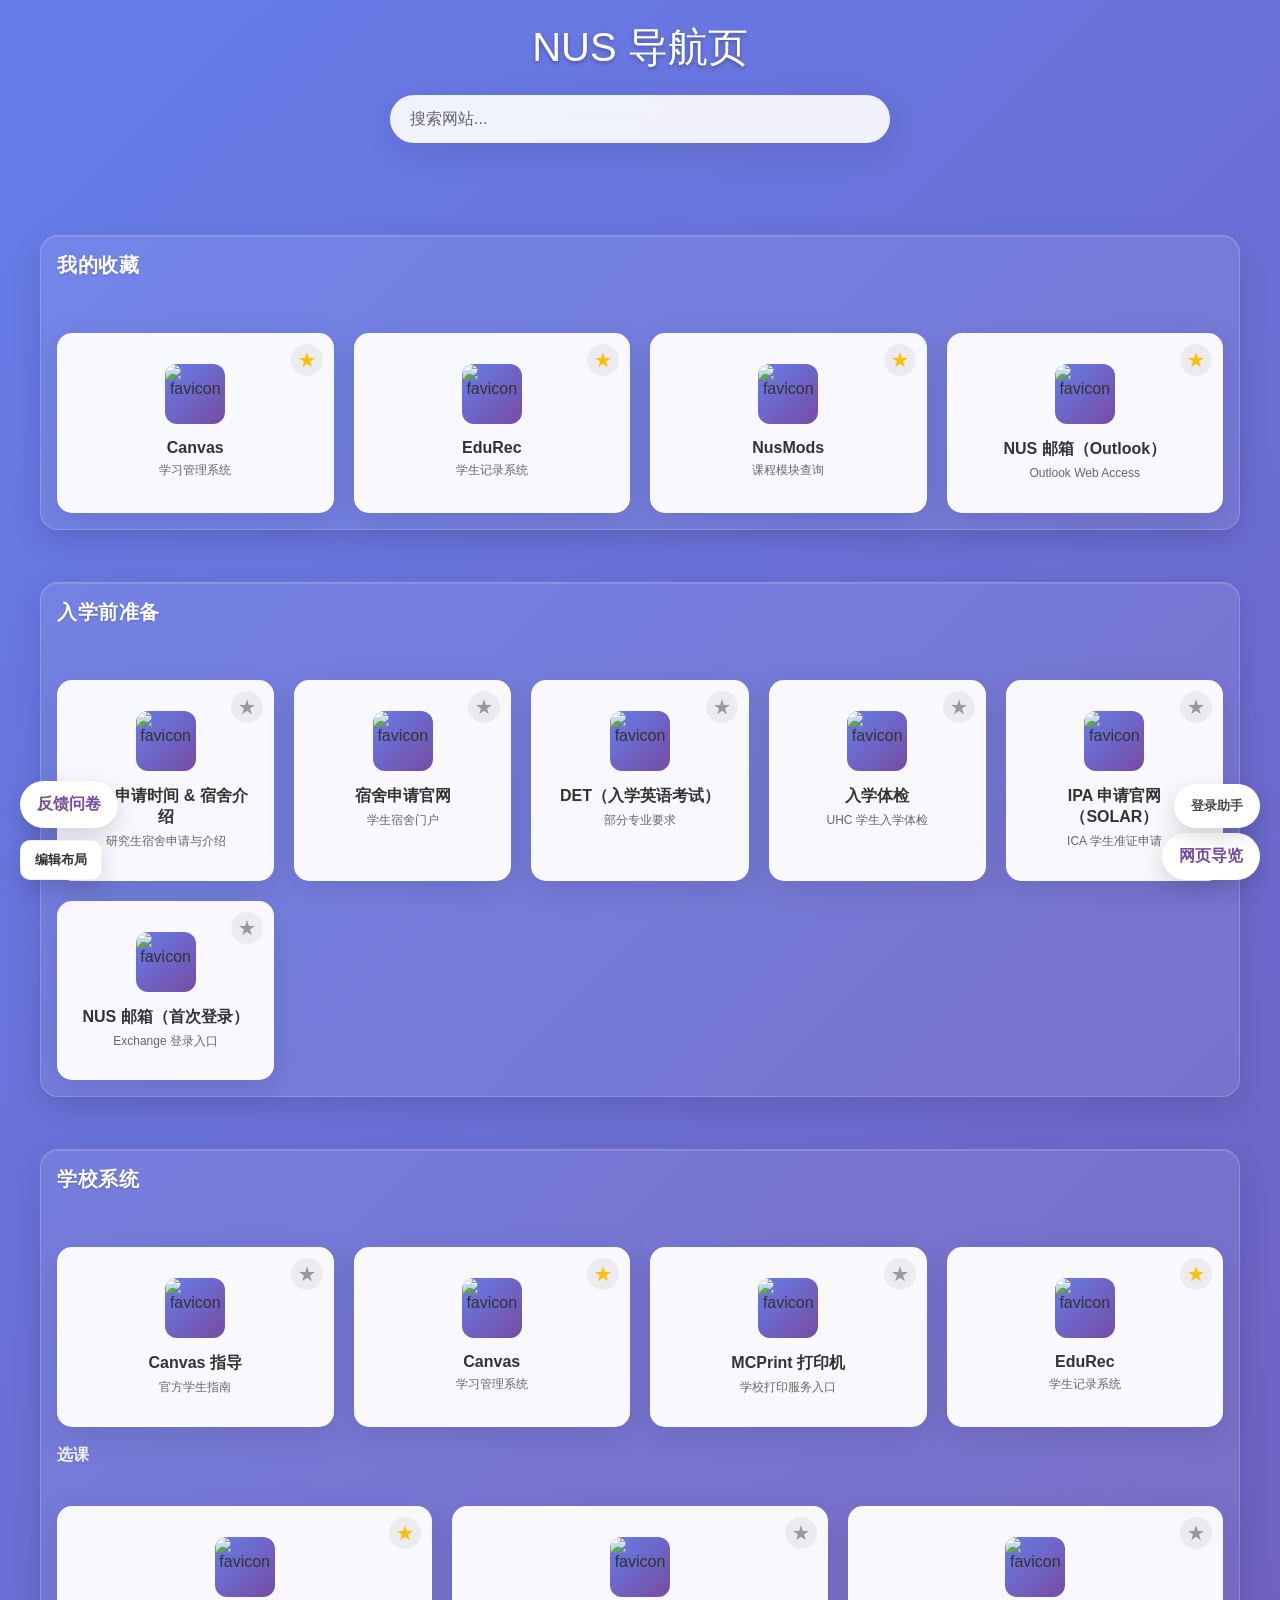
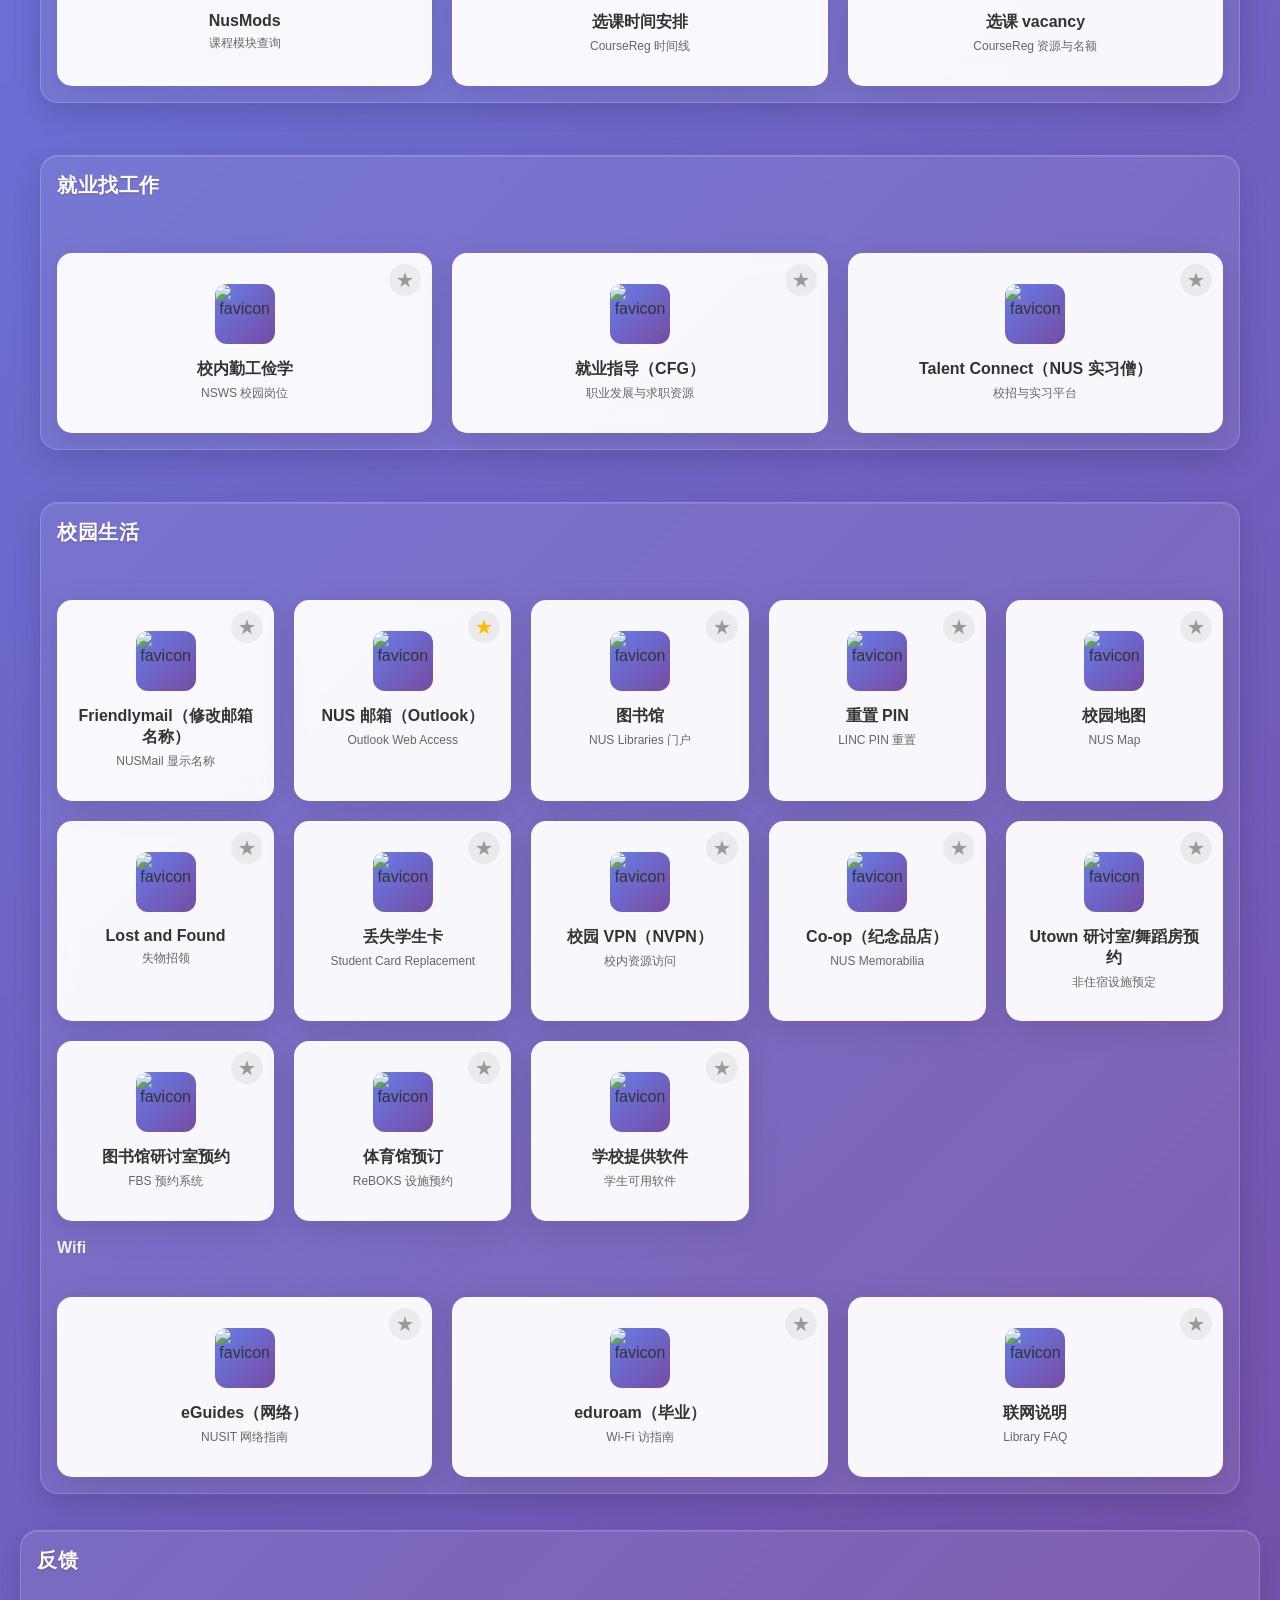
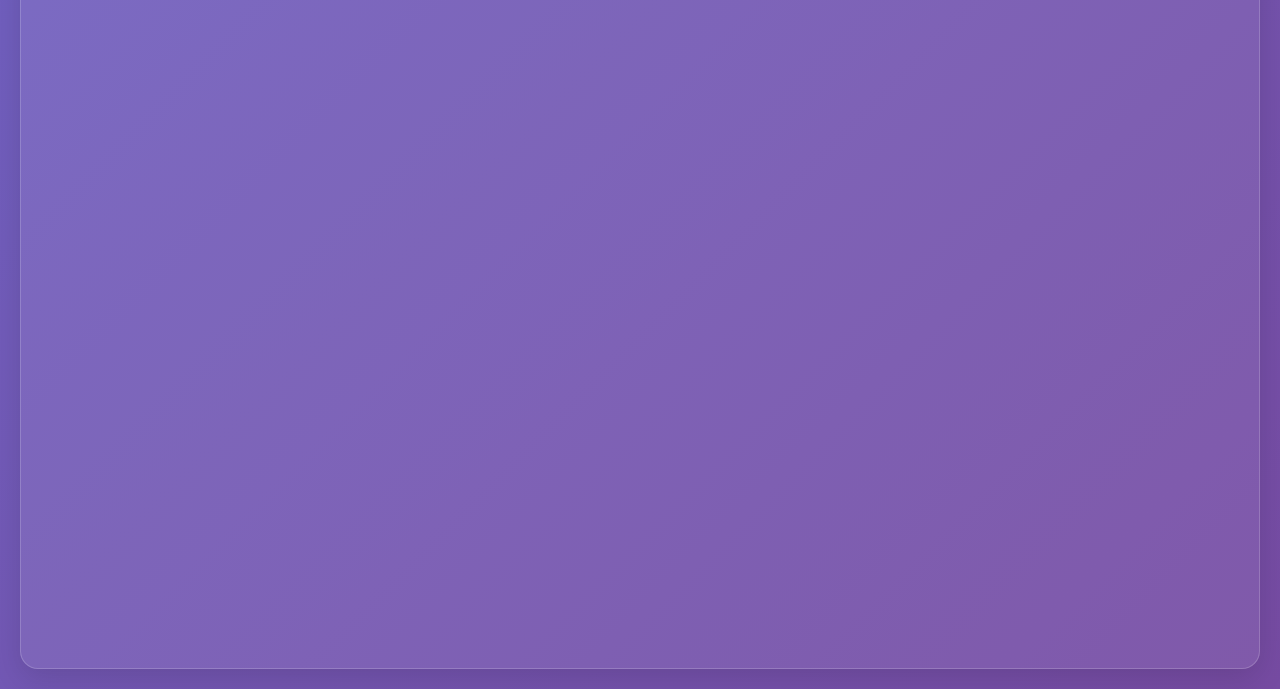
==== commit 4ee1bf21: "Add files via upload" ====
--- a/index.html
+++ b/index.html
@@ -102,7 +102,15 @@
                 <div class="nav-description">学习管理系统</div>
                     <button type="button" class="fav-btn" aria-label="收藏"><span class="fav-icon">★</span></button>
             </a>
-
+            
+                <a href="https://mcprint.asia:9192/app;jsessionid=node01efmivry2zfbo1x7aglcj3t61u24803.node0?service=page/Home" 
+                class="nav-item" data-name="MCPrint 打印机">
+                <div class="nav-icon"><img alt="favicon"></div>
+                <div class="nav-title">MCPrint 打印机</div>
+                <div class="nav-description">学校打印服务入口</div>
+                <button type="button" class="fav-btn" aria-label="收藏"><span class="fav-icon">★</span></button>
+            </a>
+         
                 <a href="https://myedurec.nus.edu.sg/psp/cs90prd/?cmd=login&languageCd=ENG&" class="nav-item" data-name="EduRec 学生记录 系统">
                     <div class="nav-icon"><img alt="favicon"></div>
                 <div class="nav-title">EduRec</div>
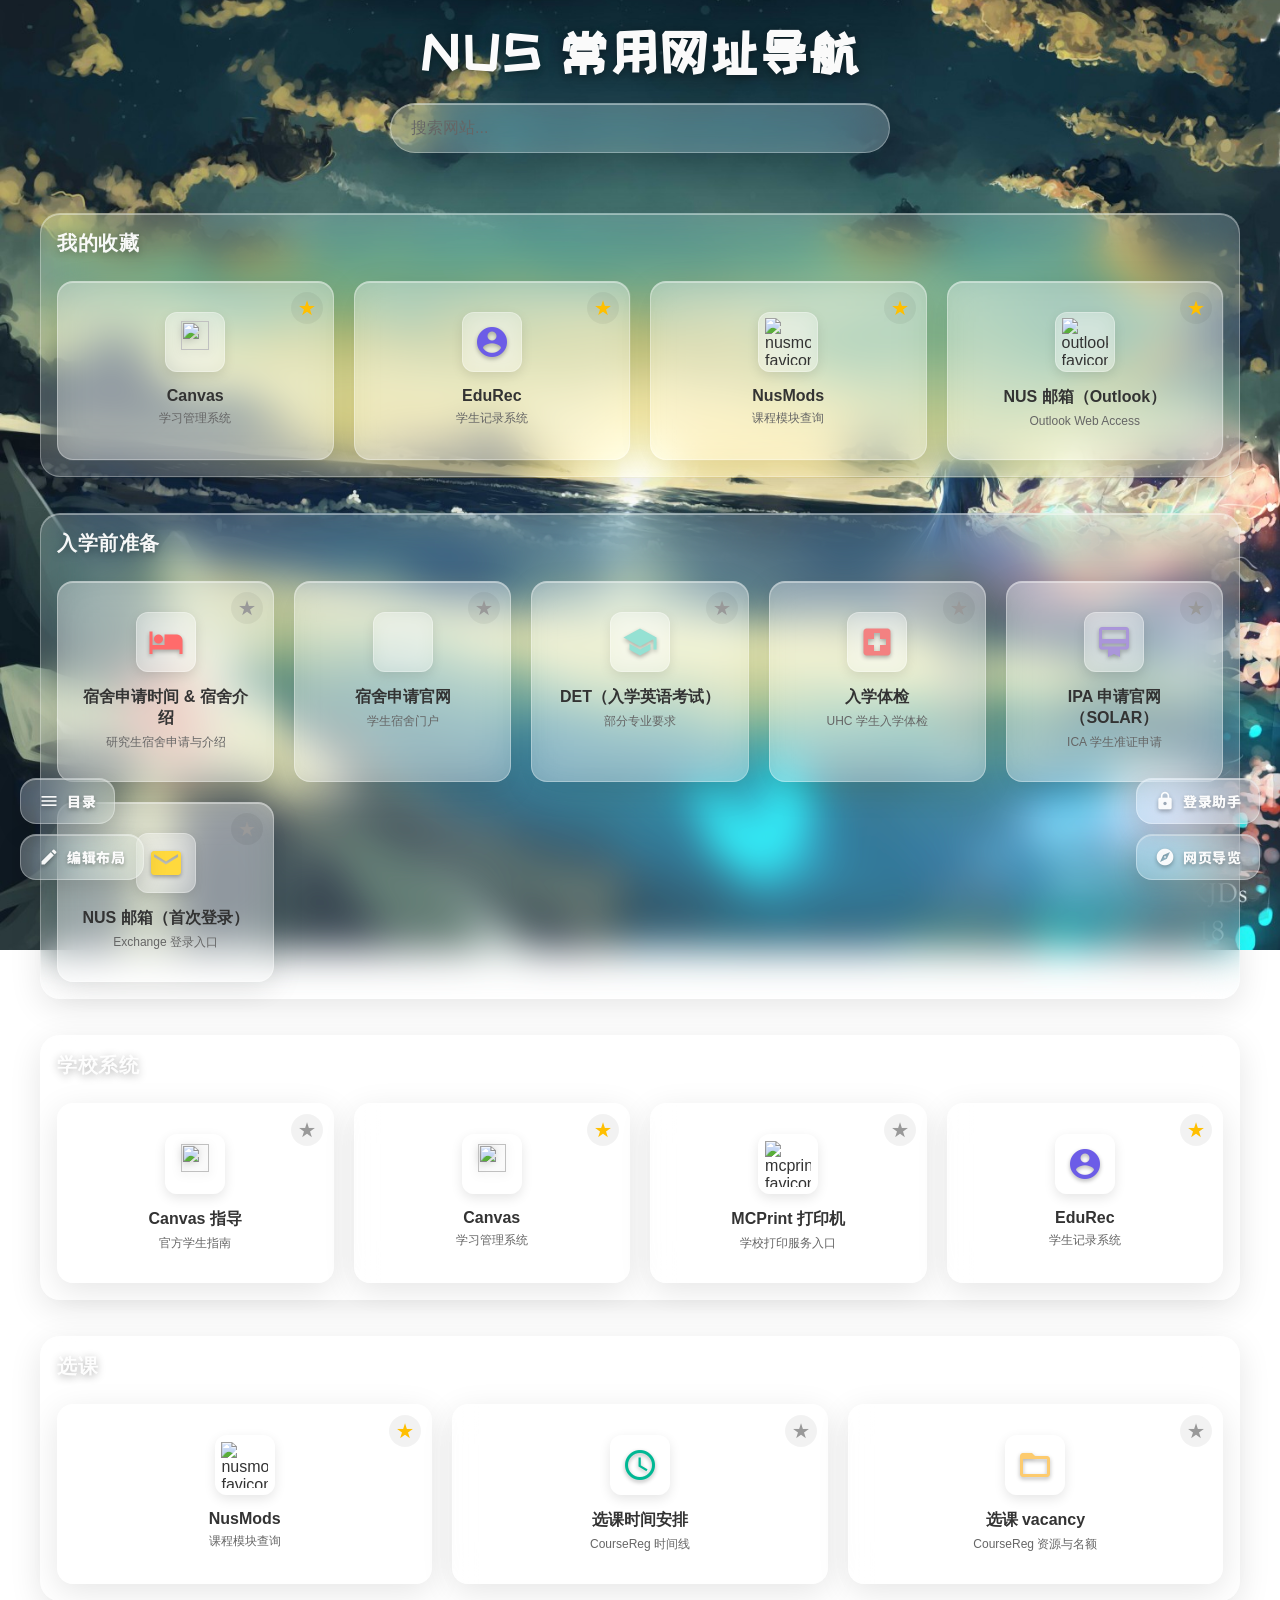
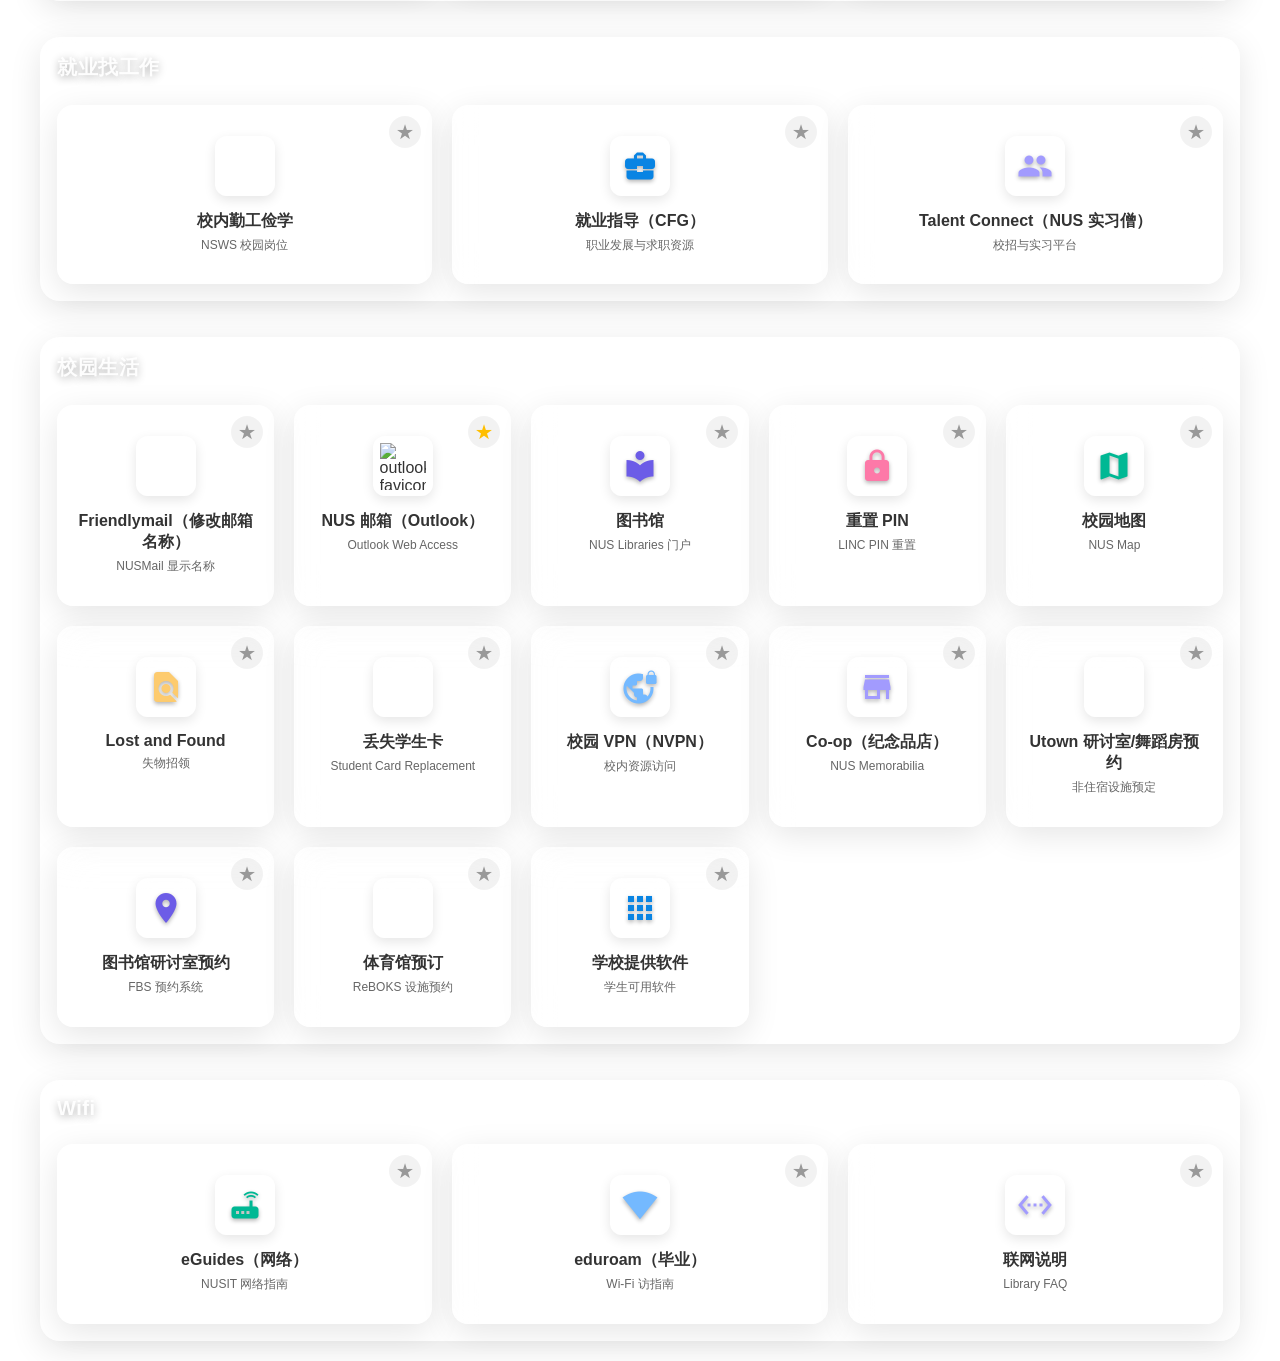
==== commit efb057fb: "Update layout and styles :wq :wq" ====
--- a/index.html
+++ b/index.html
@@ -3,13 +3,20 @@
 <head>
     <meta charset="UTF-8">
     <meta name="viewport" content="width=device-width, initial-scale=1.0">
-    <title>NUS 导航页</title>
+
+
+    <title>NUS 常用网址导航</title>
+    <link rel="stylesheet" href="https://fonts.googleapis.com/icon?family=Material+Icons">
+    <link rel="preconnect" href="https://fonts.googleapis.com">
+    <link rel="preconnect" href="https://fonts.gstatic.com" crossorigin>
+    <link href="https://fonts.googleapis.com/css2?family=Noto+Sans+SC:wght@700;900&family=ZCOOL+KuaiLe&family=Poppins:wght@600;700;800&display=swap" rel="stylesheet">
+
     <link rel="stylesheet" href="styles.css">
 </head>
 <body>
     <div class="container sections-container" id="sectionsContainer">
         <div class="header">
-            <h1 class="title">NUS 导航页</h1>
+            <h1 class="title">NUS 常用网址导航</h1>
             <div class="search-container">
                 <input type="text" class="search-box" placeholder="搜索网站..." id="searchBox">
             </div>
@@ -118,8 +125,16 @@
                     <button type="button" class="fav-btn" aria-label="收藏"><span class="fav-icon">★</span></button>
                 </a>
             </div>
-
-            <div class="group-title">选课</div>
+        </div>
+
+        <div class="section" data-section data-section-id="coursereg">
+            <div class="section-header">
+                <h2 class="section-title">选课</h2>
+                <div class="section-controls">
+                    <label style="color:#fff; font-size:12px;">列数</label>
+                    <input class="cols-input" type="number" min="1" max="6" value="4" data-cols-input>
+                </div>
+            </div>
             <div class="nav-grid">
                 <a href="https://nusmods.com/modules" class="nav-item" data-name="NusMods 模块 课程">
                     <div class="nav-icon"><img alt="favicon"></div>
@@ -276,8 +291,16 @@
                     <button type="button" class="fav-btn" aria-label="收藏"><span class="fav-icon">★</span></button>
                 </a>
             </div>
-
-            <div class="group-title">Wifi</div>
+        </div>
+
+        <div class="section" data-section data-section-id="wifi">
+            <div class="section-header">
+                <h2 class="section-title">Wifi</h2>
+                <div class="section-controls">
+                    <label style="color:#fff; font-size:12px;">列数</label>
+                    <input class="cols-input" type="number" min="1" max="6" value="4" data-cols-input>
+                </div>
+            </div>
             <div class="nav-grid">
                 <a href="https://nusit.nus.edu.sg/eguides/" class="nav-item" data-name="eGuides 网络 指南 教程 Wifi">
                     <div class="nav-icon"><img alt="favicon"></div>
@@ -303,19 +326,26 @@
         </div>
     </div>
 
-    <div class="section" data-section id="feedback">
-        <div class="section-header">
-            <h2 class="section-title">反馈</h2>
-        </div>
-        <div class="feedback">
-            <iframe src="https://docs.google.com/forms/d/e/1FAIpQLSezv1Lq1R4HCRQc1IYL51oquQL_O3a6UEXOq6hibne2OM-tJQ/viewform?embedded=true" width="100%" height="640" frameborder="0" marginheight="0" marginwidth="0">正在加载…</iframe>
-        </div>
+    <a class="floating-btn" href="https://mp.weixin.qq.com/s/q4GOlc3krcHm4wltc1f1_A" target="_blank" rel="noopener noreferrer">
+        <i class="material-icons">explore</i>
+        <span>网页导览</span>
+    </a>
+    <button class="floating-btn" id="loginHelperBtn">
+        <i class="material-icons">lock</i>
+        <span>登录助手</span>
+    </button>
+    <button class="floating-btn" id="editToggle">
+        <i class="material-icons">edit</i>
+        <span>编辑布局</span>
+    </button>
+    <button class="floating-btn" id="tocToggle">
+        <i class="material-icons">menu</i>
+        <span>目录</span>
+    </button>
+    <div class="toc-panel" id="tocPanel">
+        <div class="toc-header">目录</div>
+        <div class="toc-list" id="tocList"></div>
     </div>
-
-    <a class="floating-guide" href="https://mp.weixin.qq.com/s/q4GOlc3krcHm4wltc1f1_A" target="_blank" rel="noopener noreferrer">网页导览</a>
-    <button class="edit-toggle" id="editToggle">编辑布局</button>
-    <button class="login-helper-btn" id="loginHelperBtn">登录助手</button>
-    <a class="feedback-float-left" href="https://docs.google.com/forms/d/e/1FAIpQLSezv1Lq1R4HCRQc1IYL51oquQL_O3a6UEXOq6hibne2OM-tJQ/viewform?embedded=true" target="_blank" rel="noopener noreferrer">反馈问卷</a>
 
     <div class="modal-backdrop" id="loginHelperModal">
         <div class="modal">
--- a/styles.css
+++ b/styles.css
@@ -6,7 +6,7 @@
 
 body {
     font-family: -apple-system, BlinkMacSystemFont, 'Segoe UI', Roboto, sans-serif;
-    background: linear-gradient(135deg, #667eea 0%, #764ba2 100%);
+    background: url('wallpaper.jpg') center center / cover no-repeat fixed;
     min-height: 100vh;
     padding: 20px;
 }
@@ -18,15 +18,23 @@
 
 .header {
     text-align: center;
-    margin-bottom: 40px;
+    margin-bottom: 24px;
 }
 
 .title {
-    color: white;
-    font-size: 2.5rem;
-    font-weight: 300;
-    margin-bottom: 20px;
-    text-shadow: 0 2px 4px rgba(0,0,0,0.3);
+    color: rgba(255, 255, 255, 0.98);
+    font-size: 3.2rem;
+    font-weight: 700;
+    font-family: 'ZCOOL KuaiLe', 'Poppins', -apple-system, BlinkMacSystemFont, sans-serif;
+    margin-bottom: 16px;
+    text-shadow: 0 4px 16px rgba(0, 0, 0, 0.3),
+                 0 2px 6px rgba(0, 0, 0, 0.2);
+    letter-spacing: 3px;
+    line-height: 1.3;
+    font-style: normal;
+    text-rendering: optimizeLegibility;
+    -webkit-font-smoothing: antialiased;
+    -moz-osx-font-smoothing: grayscale;
 }
 
 .search-container {
@@ -41,17 +49,27 @@
     font-size: 16px;
     border: none;
     border-radius: 25px;
-    background: rgba(255, 255, 255, 0.9);
-    backdrop-filter: blur(10px);
-    box-shadow: 0 8px 32px rgba(0,0,0,0.1);
+    background: rgba(255, 255, 255, 0.25);
+    backdrop-filter: blur(20px) saturate(180%);
+    -webkit-backdrop-filter: blur(20px) saturate(180%);
+    border: 1px solid rgba(255, 255, 255, 0.3);
+    box-shadow: 0 8px 32px rgba(0, 0, 0, 0.1),
+                inset 0 1px 0 rgba(255, 255, 255, 0.4);
     transition: all 0.3s ease;
     outline: none;
+    color: #333;
+}
+
+.search-box::placeholder {
+    color: rgba(0, 0, 0, 0.5);
 }
 
 .search-box:focus {
-    background: rgba(255, 255, 255, 1);
-    box-shadow: 0 12px 40px rgba(0,0,0,0.15);
+    background: rgba(255, 255, 255, 0.35);
+    box-shadow: 0 12px 40px rgba(0, 0, 0, 0.15),
+                inset 0 1px 0 rgba(255, 255, 255, 0.5);
     transform: translateY(-2px);
+    border-color: rgba(255, 255, 255, 0.4);
 }
 
 .search-box::placeholder {
@@ -62,46 +80,58 @@
     display: grid;
     grid-template-columns: repeat(auto-fit, minmax(200px, 1fr));
     gap: 20px;
-    margin-top: 40px;
+    margin-top: 16px;
 }
 
 .nav-item {
-    background: rgba(255, 255, 255, 0.95);
-    border-radius: 15px;
+    background: rgba(255, 255, 255, 0.3);
+    backdrop-filter: blur(20px) saturate(180%);
+    -webkit-backdrop-filter: blur(20px) saturate(180%);
+    border-radius: 16px;
     padding: 30px 20px;
     text-align: center;
     text-decoration: none;
     color: #333;
     transition: all 0.3s ease;
-    box-shadow: 0 8px 32px rgba(0,0,0,0.1);
-    backdrop-filter: blur(10px);
-    border: 1px solid rgba(255, 255, 255, 0.2);
+    box-shadow: 0 8px 32px rgba(0, 0, 0, 0.1),
+                inset 0 1px 0 rgba(255, 255, 255, 0.4);
+    border: 1px solid rgba(255, 255, 255, 0.3);
     position: relative;
 }
 
 .nav-item:hover {
     transform: translateY(-5px);
-    box-shadow: 0 15px 40px rgba(0,0,0,0.2);
-    background: rgba(255, 255, 255, 1);
+    box-shadow: 0 15px 40px rgba(0, 0, 0, 0.15),
+                inset 0 1px 0 rgba(255, 255, 255, 0.5);
+    background: rgba(255, 255, 255, 0.4);
+    border-color: rgba(255, 255, 255, 0.4);
 }
 
 .nav-icon {
     width: 60px;
     height: 60px;
     margin: 0 auto 15px;
-    background: linear-gradient(135deg, #667eea, #764ba2);
+    background: rgba(255, 255, 255, 0.25);
+    backdrop-filter: blur(10px);
     border-radius: 12px;
     display: flex;
     align-items: center;
     justify-content: center;
     overflow: hidden;
+    border: 1px solid rgba(255, 255, 255, 0.3);
+    box-shadow: 0 4px 12px rgba(0, 0, 0, 0.1);
 }
 
 .nav-icon img {
-    width: 100%;
-    height: 100%;
-    object-fit: cover;
-    border-radius: 10px;
+    width: 80%;
+    height: 80%;
+    object-fit: contain;
+    border-radius: 0;
+}
+
+.nav-icon .material-icons {
+    font-size: 36px !important;
+    /* 颜色由 JS 动态设置 */
 }
 
 .nav-title {
@@ -128,59 +158,112 @@
 }
 
 @media (max-width: 768px) {
-    .title { font-size: 2rem; }
+    .title { 
+        font-size: 2rem; 
+        letter-spacing: 1px;
+    }
     .nav-grid { grid-template-columns: repeat(auto-fit, minmax(150px, 1fr)); gap: 15px; }
     .nav-item { padding: 20px 15px; }
     .nav-icon { width: 50px; height: 50px; font-size: 20px; }
 }
 
-.floating-guide {
+/* 统一的浮动按钮样式 - 图标+文字 */
+.floating-btn {
     position: fixed;
+    background: rgba(255, 255, 255, 0.25);
+    backdrop-filter: blur(20px) saturate(180%);
+    -webkit-backdrop-filter: blur(20px) saturate(180%);
+    border: 1px solid rgba(255, 255, 255, 0.3);
+    border-radius: 16px;
+    padding: 12px 18px;
+    box-shadow: 0 8px 24px rgba(0, 0, 0, 0.15),
+                inset 0 1px 0 rgba(255, 255, 255, 0.4);
+    font-family: 'Noto Sans SC', sans-serif;
+    font-weight: 900;
+    font-size: 14px;
+    color: rgba(255, 255, 255, 0.95);
+    text-shadow: 0 2px 4px rgba(0, 0, 0, 0.3);
+    cursor: pointer;
+    transition: all 0.3s ease;
+    z-index: 1000;
+    display: flex;
+    align-items: center;
+    gap: 8px;
+    text-decoration: none;
+    letter-spacing: 0.5px;
+}
+
+.floating-btn:hover {
+    transform: translateY(-3px);
+    box-shadow: 0 12px 32px rgba(0, 0, 0, 0.2),
+                inset 0 1px 0 rgba(255, 255, 255, 0.5);
+    background: rgba(255, 255, 255, 0.3);
+}
+
+.floating-btn .material-icons {
+    font-size: 20px;
+    color: rgba(255, 255, 255, 0.95);
+    text-shadow: 0 2px 4px rgba(0, 0, 0, 0.3);
+}
+
+/* 右下角按钮 */
+.floating-btn[href] {
     right: 20px;
     bottom: 20px;
-    background: #ffffff;
-    color: #764ba2;
-    padding: 12px 16px;
-    border-radius: 24px;
-    text-decoration: none;
-    box-shadow: 0 8px 24px rgba(0,0,0,0.15);
-    border: 1px solid rgba(255, 255, 255, 0.6);
-    font-weight: 600;
-    transition: transform 0.2s ease, box-shadow 0.2s ease;
-    z-index: 1000;
-    backdrop-filter: blur(6px);
-}
-
-.floating-guide:hover {
-    transform: translateY(-2px);
-    box-shadow: 0 12px 32px rgba(0,0,0,0.2);
-}
-
-.section { margin-top: 36px; }
+}
+
+#loginHelperBtn {
+    right: 20px;
+    bottom: 76px;
+}
+
+/* 左下角按钮 */
+#editToggle {
+    left: 20px;
+    bottom: 20px;
+}
+
+#tocToggle {
+    left: 20px;
+    bottom: 76px;
+}
+
+.section { margin-top: 24px; }
 
 .section-title {
-    color: #ffffff;
+    color: rgba(255, 255, 255, 0.95);
     font-size: 20px;
     font-weight: 700;
     letter-spacing: 0.5px;
-    text-shadow: 0 1px 2px rgba(0,0,0,0.2);
-    margin-bottom: 14px;
+    text-shadow: 0 2px 8px rgba(0, 0, 0, 0.3);
+    margin-bottom: 8px;
 }
 
 .group-title {
-    color: rgba(255,255,255,0.9);
+    color: rgba(255, 255, 255, 0.95);
     font-size: 16px;
     font-weight: 600;
     margin: 18px 0 10px;
-}
-
-/* Folder-like card for sections */
+    text-shadow: 0 2px 8px rgba(0, 0, 0, 0.3);
+}
+
+/* Apple-style glassmorphism for sections */
 [data-section] {
     padding: 16px;
-    border-radius: 18px;
-    background: rgba(255,255,255,0.08);
-    border: 1px solid rgba(255,255,255,0.18);
-    box-shadow: inset 0 1px 0 rgba(255,255,255,0.12), 0 10px 30px rgba(0,0,0,0.12);
+    border-radius: 20px;
+    background: rgba(255, 255, 255, 0.2);
+    backdrop-filter: blur(20px) saturate(180%);
+    -webkit-backdrop-filter: blur(20px) saturate(180%);
+    border: 1px solid rgba(255, 255, 255, 0.3);
+    box-shadow: 0 8px 32px rgba(0, 0, 0, 0.1),
+                inset 0 1px 0 rgba(255, 255, 255, 0.4);
+    transition: all 0.3s ease;
+}
+
+[data-section]:hover {
+    background: rgba(255, 255, 255, 0.25);
+    box-shadow: 0 12px 40px rgba(0, 0, 0, 0.15),
+                inset 0 1px 0 rgba(255, 255, 255, 0.5);
 }
 
 .section-header {
@@ -193,20 +276,7 @@
 .section-controls { display: none; align-items: center; gap: 8px; }
 .edit-mode .section-controls { display: inline-flex; }
 
-.edit-toggle {
-    position: fixed;
-    left: 20px;
-    bottom: 20px;
-    padding: 10px 14px;
-    border-radius: 10px;
-    background: #ffffff;
-    color: #333;
-    font-weight: 600;
-    border: 1px solid rgba(0,0,0,0.06);
-    box-shadow: 0 8px 24px rgba(0,0,0,0.15);
-    cursor: pointer;
-    z-index: 1200;
-}
+/* edit-toggle 现在使用 .floating-btn 样式 */
 
 .cols-input {
     width: 72px;
@@ -218,11 +288,94 @@
 
 .sections-container {
     display: grid;
-    gap: 16px;
-}
-
-.edit-mode [data-section] { outline: 2px dashed rgba(255,255,255,0.35); outline-offset: 4px; }
-.dragging { opacity: 0.6; }
+    gap: 12px;
+}
+
+.edit-mode [data-section] { 
+  outline: 2px dashed rgba(255,255,255,0.35); 
+  outline-offset: 4px; 
+}
+
+.edit-mode .nav-item {
+  position: relative;
+}
+
+/* 模块移动按钮 */
+.section-move-buttons {
+  display: none;
+  gap: 4px;
+  margin-left: auto;
+}
+
+.edit-mode .section-move-buttons {
+  display: flex;
+}
+
+/* 图标移动按钮 */
+.item-move-buttons {
+  display: none;
+  position: absolute;
+  top: 8px;
+  right: 8px;
+  gap: 4px;
+  z-index: 10;
+}
+
+.edit-mode .item-move-buttons {
+  display: flex;
+}
+
+.move-btn {
+  background: rgba(255, 255, 255, 0.3);
+  backdrop-filter: blur(10px);
+  border: 1px solid rgba(255, 255, 255, 0.4);
+  border-radius: 8px;
+  width: 32px;
+  height: 32px;
+  display: flex;
+  align-items: center;
+  justify-content: center;
+  cursor: pointer;
+  transition: all 0.2s ease;
+  padding: 0;
+  color: rgba(255, 255, 255, 0.9);
+}
+
+.move-btn:hover:not(:disabled) {
+  background: rgba(255, 255, 255, 0.5);
+  transform: scale(1.1);
+  box-shadow: 0 4px 12px rgba(0, 0, 0, 0.2);
+}
+
+.move-btn:active:not(:disabled) {
+  transform: scale(0.95);
+}
+
+.move-btn:disabled {
+  opacity: 0.3;
+  cursor: not-allowed;
+}
+
+.move-btn .material-icons {
+  font-size: 18px;
+  color: rgba(255, 255, 255, 0.95);
+}
+
+.item-move-buttons .move-btn {
+  width: 28px;
+  height: 28px;
+  background: rgba(0, 0, 0, 0.4);
+  backdrop-filter: blur(10px);
+  border: 1px solid rgba(255, 255, 255, 0.3);
+}
+
+.item-move-buttons .move-btn:hover:not(:disabled) {
+  background: rgba(0, 0, 0, 0.6);
+}
+
+.item-move-buttons .move-btn .material-icons {
+  font-size: 16px;
+}
 
 .login-helper-btn {
     position: fixed;
@@ -247,26 +400,83 @@
     box-shadow: 0 12px 32px rgba(0,0,0,0.2);
 }
 
-.feedback-float-left {
+/* toc-toggle 现在使用 .floating-btn 样式 */
+
+.toc-panel {
     position: fixed;
     left: 20px;
-    bottom: 72px;
-    background: #ffffff;
-    color: #764ba2;
+    bottom: 132px;
+    width: 200px;
+    max-height: 400px;
+    background: rgba(255, 255, 255, 0.25);
+    backdrop-filter: blur(20px) saturate(180%);
+    -webkit-backdrop-filter: blur(20px) saturate(180%);
+    border-radius: 16px;
+    border: 1px solid rgba(255, 255, 255, 0.3);
+    box-shadow: 0 8px 32px rgba(0, 0, 0, 0.15),
+                inset 0 1px 0 rgba(255, 255, 255, 0.4);
+    z-index: 999;
+    opacity: 0;
+    visibility: hidden;
+    transform: translateY(10px);
+    transition: all 0.3s ease;
+    overflow: hidden;
+}
+
+.toc-panel.active {
+    opacity: 1;
+    visibility: visible;
+    transform: translateY(0);
+}
+
+.toc-header {
     padding: 12px 16px;
-    border-radius: 24px;
-    text-decoration: none;
-    box-shadow: 0 8px 24px rgba(0,0,0,0.15);
-    border: 1px solid rgba(255, 255, 255, 0.6);
+    font-weight: 700;
+    font-size: 16px;
+    color: rgba(255, 255, 255, 0.95);
+    text-shadow: 0 2px 8px rgba(0, 0, 0, 0.3);
+    border-bottom: 1px solid rgba(255, 255, 255, 0.2);
+}
+
+.toc-list {
+    max-height: 340px;
+    overflow-y: auto;
+    padding: 8px 0;
+}
+
+.toc-list::-webkit-scrollbar {
+    width: 6px;
+}
+
+.toc-list::-webkit-scrollbar-track {
+    background: rgba(255, 255, 255, 0.1);
+    border-radius: 3px;
+}
+
+.toc-list::-webkit-scrollbar-thumb {
+    background: rgba(255, 255, 255, 0.3);
+    border-radius: 3px;
+}
+
+.toc-item {
+    padding: 10px 16px;
+    color: rgba(255, 255, 255, 0.9);
+    font-size: 14px;
+    cursor: pointer;
+    transition: all 0.2s ease;
+    border-left: 3px solid transparent;
+}
+
+.toc-item:hover {
+    background: rgba(255, 255, 255, 0.15);
+    border-left-color: rgba(255, 255, 255, 0.5);
+    color: rgba(255, 255, 255, 1);
+}
+
+.toc-item.active {
+    background: rgba(255, 255, 255, 0.2);
+    border-left-color: rgba(255, 255, 255, 0.8);
     font-weight: 600;
-    transition: transform 0.2s ease, box-shadow 0.2s ease;
-    z-index: 1000;
-    backdrop-filter: blur(6px);
-}
-
-.feedback-float-left:hover {
-    transform: translateY(-2px);
-    box-shadow: 0 12px 32px rgba(0,0,0,0.2);
 }
 
 .modal-backdrop {
@@ -324,7 +534,3 @@
 .fav-icon { font-size: 18px; color: #999; pointer-events: none; }
 .fav-btn.is-fav .fav-icon { color: #ffbf00; }
 
-
-/* Feedback */
-.feedback { max-width: 800px; margin: 20px auto 0; }
-
